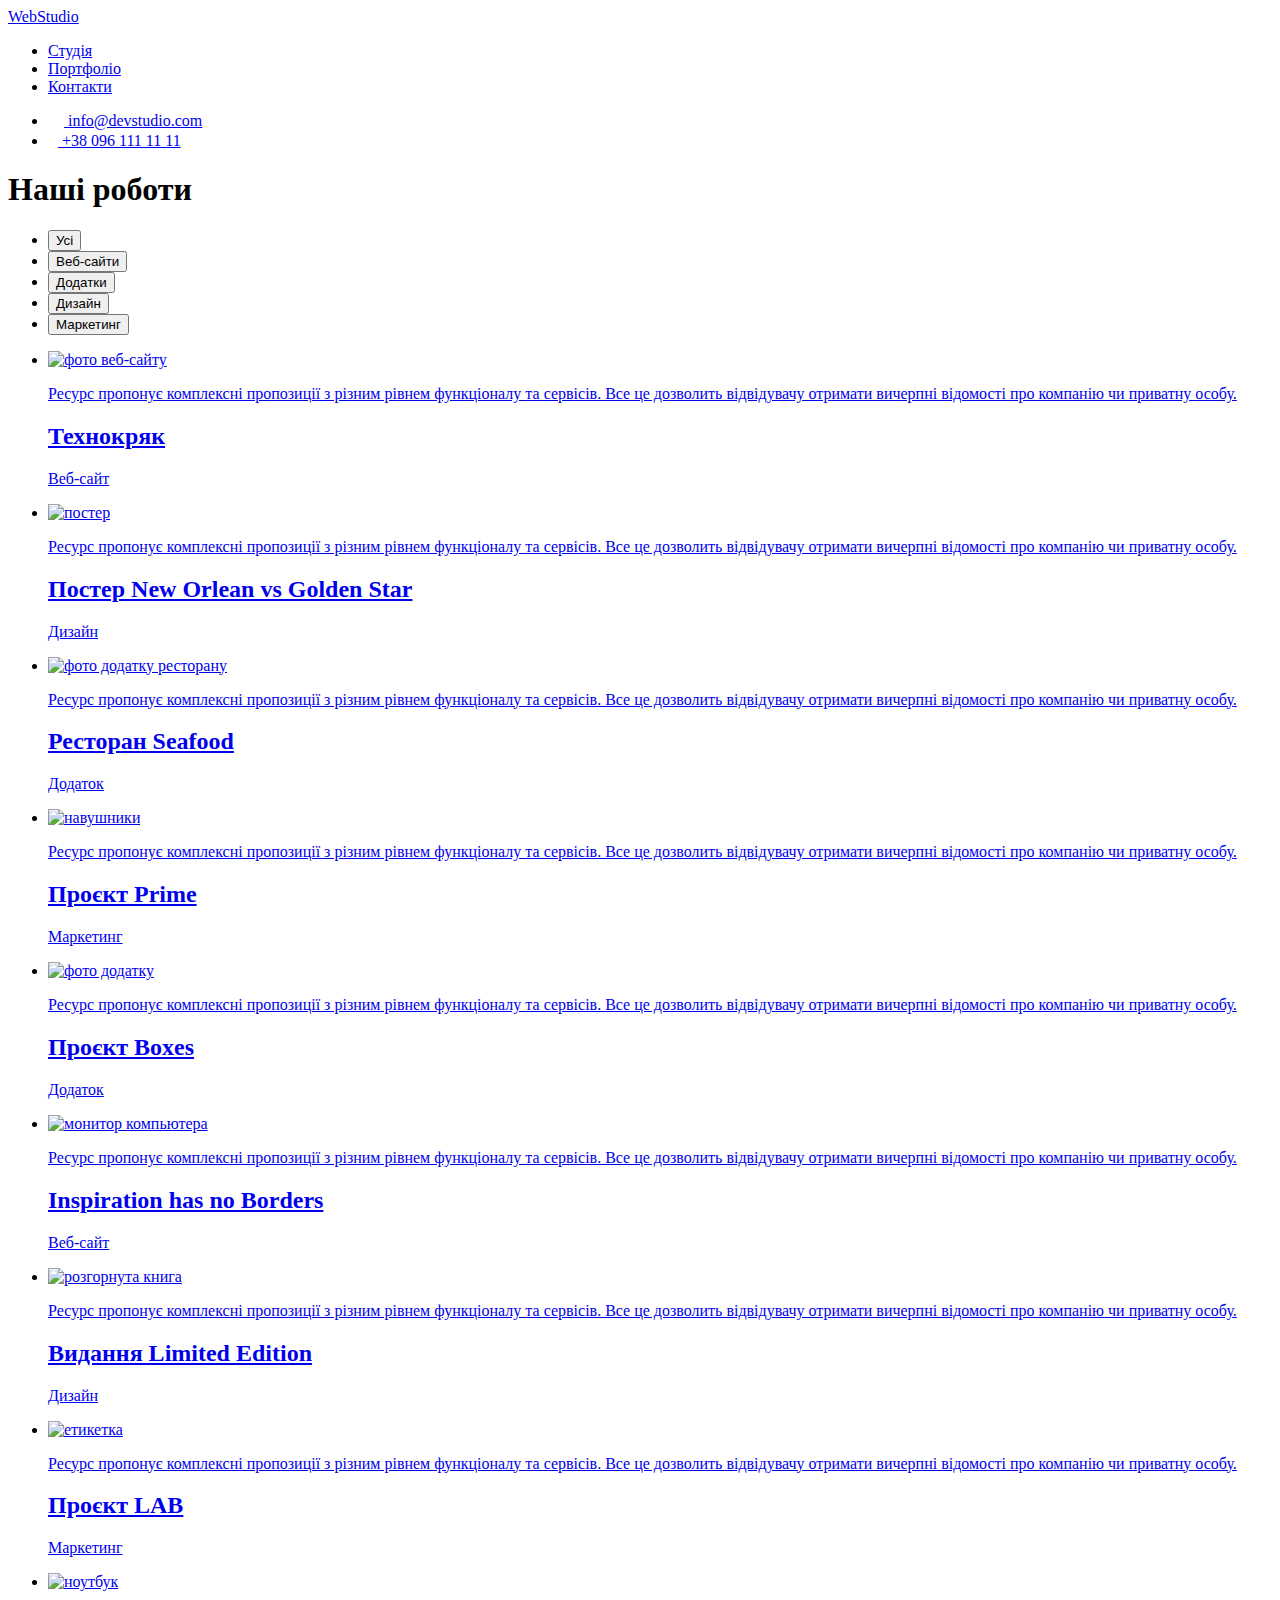
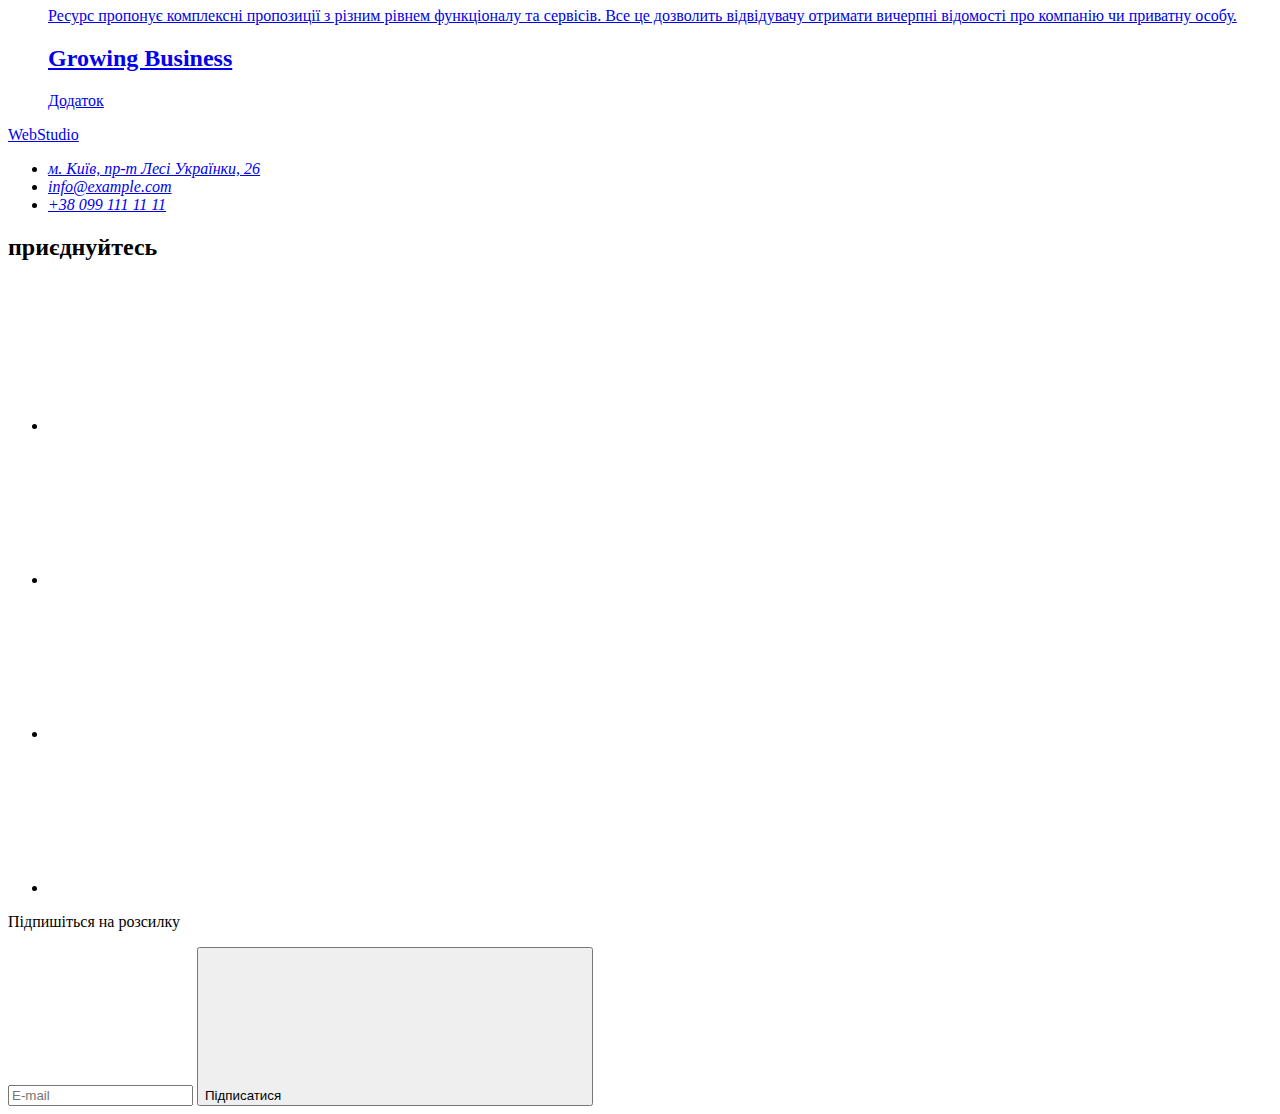
==== portfolio.html @ 6d5cebe2 "Add files via upload" ====
<!DOCTYPE html>
<html lang="uk">
<head>
    <meta charset="UTF-8">
    <meta http-equiv="X-UA-Compatible" content="IE=edge">
    <meta name="viewport" content="width=device-width, initial-scale=1.0">
    <title>Portfolio</title>
    <link rel="preconnect" href="https://fonts.googleapis.com">
    <link rel="preconnect" href="https://fonts.gstatic.com" crossorigin>
    <link rel="stylesheet" href="./css/main.min.css">
</head>
<body>
    <header class="header">
        <div class="container container__header">
            <nav class="header__page-nav">
            <a href="./index.html" class="logo logo_header" lang="en">
                <span class="logo__span">Web</span>Studio
            </a>
            <ul class="header__site-nav list">
                <li class="header__list-link"> <a href="./index.html" class="header__link">Студія</a> </li>
                <li class="header__list-link"> <a href="./portfolio.html" class="header__link header__link_current">Портфоліо</a> </li>
                <li class="header__list-link"> <a href="#" class="header__link">Контакти</a> </li>
            </ul>
            </nav>
            <ul class="header__site-nav list">
                <li class="header__list-link">
                    <a href="mailo:info@devstudio.com" class="header__link header__list-nav">
                        <svg width="16" height="12">
                        <use href="./images/icons.svg#icon-envelope" aria-label="іконка конвертик"></use>
                    </svg>
                    info@devstudio.com
                    </a>
                </li>
                <li class="header__list-link">
                    <a href="tel:+380961111111" class="header__link header__list-nav">
                        <svg width="10" height="16">
                        <use href="./images/icons.svg#icon-smartphone" aria-label="іконка смартфон"></use>
                    </svg> +38 096 111 11 11
                    </a>
                </li>
            </ul>
        </div>
     
    </header>
    <main>
        <section class="section">
            <div class="container">
           <h1 class="visually-hidden">Наші роботи</h1> 
           <ul class="list filter">
            <li class="filter__item"><button type="button" class="filter__button primary">Усі</button></li>
            <li class="filter__item"><button type="button" class="filter__button">Веб-сайти</button></li>
            <li class="filter__item"><button type="button" class="filter__button">Додатки</button></li>  
            <li class="filter__item"><button type="button" class="filter__button">Дизайн</button></li>  
            <li class="filter__item"><button type="button" class="filter__button">Маркетинг</button></li>
           </ul>
           <ul class="list case-cards">
            <li class="case-cards__card">
                <a href="#" class="cardlink">
                    <div class="cardlink__box">
                        <img src="./images/web1.jpg" alt="фото веб-сайту" width="370">
                        <p class="cardlink__overlay">Ресурс пропонує комплексні пропозиції з різним рівнем функціоналу та сервісів. 
                            Все це дозволить відвідувачу отримати вичерпні відомості про компанію чи приватну особу.</p>
                    </div>
                    <div class="cardlink__descrpn">
                        <h2 class="cardlink__title">Технокряк</h2>
                        <p class="cardlink__text">Веб-сайт</p>
                    </div>
                </a>         
            </li>
              <li class="case-cards__card">
                <a href="#" class="cardlink">
                    <div class="cardlink__box">
                        <img src="./images/design1.jpg" alt="постер" width="370">
                        <p class="cardlink__overlay">Ресурс пропонує комплексні пропозиції з різним рівнем функціоналу та сервісів. 
                            Все це дозволить відвідувачу отримати вичерпні відомості про компанію чи приватну особу.</p>
                    </div>
                    <div class="cardlink__descrpn">
                        <h2 class="cardlink__title">Постер New Orlean vs Golden Star</h2>
                        <p class="cardlink__text">Дизайн</p>
                    </div>
                </a>                    
            </li>
            <li class="case-cards__card">
                <a href="#" class="cardlink">
                    <div class="cardlink__box">
                        <img src="./images/addition1.jpg" alt="фото додатку ресторану" width="370">
                        <p class="cardlink__overlay">Ресурс пропонує комплексні пропозиції з різним рівнем функціоналу та сервісів. 
                        Все це дозволить відвідувачу отримати вичерпні відомості про компанію чи приватну особу.</p>
                    </div>
                    <div class="cardlink__descrpn">
                        <h2 class="cardlink__title">Ресторан Seafood</h2>
                        <p class="cardlink__text">Додаток</p>
                    </div>       
                </a>                    
            </li>
            <li class="case-cards__card">
                <a href="#" class="cardlink">
                    <div class="cardlink__box">
                        <img src="./images/marketing1.jpg" alt="навушники" width="370">
                        <p class="cardlink__overlay">Ресурс пропонує комплексні пропозиції з різним рівнем функціоналу та сервісів. 
                        Все це дозволить відвідувачу отримати вичерпні відомості про компанію чи приватну особу.</p>
                    </div>    
                    <div class="cardlink__descrpn">
                        <h2 class="cardlink__title">Проєкт Prime</h2>
                        <p class="cardlink__text">Маркетинг</p>
                    </div>
                </a>                    
            </li>
              <li class="case-cards__card">
                <a href="#" class="cardlink">
                    <div class="cardlink__box">
                        <img src="./images/addition2.jpg" alt="фото додатку" width="370">
                        <p class="cardlink__overlay">Ресурс пропонує комплексні пропозиції з різним рівнем функціоналу та сервісів. 
                                Все це дозволить відвідувачу отримати вичерпні відомості про компанію чи приватну особу.</p>
                    </div>
                    <div class="cardlink__descrpn">
                        <h2 class="cardlink__title">Проєкт Boxes</h2>
                        <p class="cardlink__text">Додаток</p>
                    </div>
                </a>                    
            </li>
              <li class="case-cards__card">
                <a href="#" class="cardlink">
                    <div class="cardlink__box">
                        <img src="./images/web2.jpg" alt="монитор компьютера" width="370">
                        <p class="cardlink__overlay">Ресурс пропонує комплексні пропозиції з різним рівнем функціоналу та сервісів. 
                                Все це дозволить відвідувачу отримати вичерпні відомості про компанію чи приватну особу.</p>
                    </div>
                    <div class="cardlink__descrpn">
                        <h2 class="cardlink__title">Inspiration has no Borders</h2>
                        <p class="cardlink__text">Веб-сайт</p>
                    </div>
                </a>                    
            </li>
              <li class="case-cards__card">
                <a href="#" class="cardlink">
                    <div class="cardlink__box">
                        <img src="./images/design2.jpg" alt="розгорнута книга" width="370">
                        <p class="cardlink__overlay">Ресурс пропонує комплексні пропозиції з різним рівнем функціоналу та сервісів. 
                        Все це дозволить відвідувачу отримати вичерпні відомості про компанію чи приватну особу.</p>
                    </div>
                    <div class="cardlink__descrpn">
                        <h2 class="cardlink__title">Видання Limited Edition</h2>
                        <p class="cardlink__text">Дизайн</p>
                    </div>
                </a>                    
            </li>
              <li class="case-cards__card">
                <a href="#" class="cardlink">
                    <div class="cardlink__box">
                        <img src="./images/marketing2.jpg" alt="етикетка" width="370">
                        <p class="cardlink__overlay">Ресурс пропонує комплексні пропозиції з різним рівнем функціоналу та сервісів. 
                        Все це дозволить відвідувачу отримати вичерпні відомості про компанію чи приватну особу.</p>
                    </div>    
                    <div class="cardlink__descrpn">
                        <h2 class="cardlink__title">Проєкт LAB</h2>
                        <p class="cardlink__text">Маркетинг</p>
                    </div>                        
                </a>                    
            </li>
              <li class="case-cards__card">
                <a href="#" class="cardlink">
                    <div class="cardlink__box">
                        <img src="./images/addition3.jpg" alt="ноутбук" width="370">
                        <p class="cardlink__overlay">Ресурс пропонує комплексні пропозиції з різним рівнем функціоналу та сервісів. 
                                Все це дозволить відвідувачу отримати вичерпні відомості про компанію чи приватну особу.</p>
                    </div>
                    <div class="cardlink__descrpn">
                        <h2 class="cardlink__title">Growing Business</h2>
                        <p class="cardlink__text">Додаток</p>
                    </div>      
                </a>                                      
            </li>
           </ul>
           </div>
        </section>
    </main>
    <footer class="footer">
        <div class="container footer__content">
                <div>
                    <a href="./index.html" class="logo logo_footer" lang="en">
                        <span class="footer__logo-text"><span class="logo__span">Web</span>Studio</span>
                    </a>
                    <address>
                        <ul class="list">
                            <li class="footer__list-link">
                                <a href="https://goo.gl/maps/eBPXnMXbjHiN4jMv5" target="_blank" rel="noopener noreferrer nofollow" class="footer__link footer__address">
                                м. Київ, пр-т Лесі Українки, 26</a>
                                
                            </li>
                            <li class="footer__list-link">
                                <a href="mailto:info@example.com" class="footer__link footer__link_active">info@example.com</a> 
                            </li>
                            <li class="footer__list-link">
                                <a href="tel:+380991111111" class="footer__link footer__link_active">+38 099 111 11 11</a>
                            </li>
                        </ul>                                                    
                    </address>
                </div>
                <div>
                <h2 class="footer__social-net-title">приєднуйтесь</h2>
                <ul class="social-net social-net_jsfcon list">
                    <li class="social-net__item">
                        <a href="#" class="footer__social-link">
                            <svg class="footer__social-icon">
                                <use href="./images/icons.svg#icon-instagram"></use>
                            </svg>
                        </a>
                    </li>
                    <li class="social-net__item">
                        <a href="#" class="footer__social-link">
                            <svg class="footer__social-icon">
                                <use href="./images/icons.svg#icon-twiter"></use>
                            </svg>
                        </a>    
                    </li>
                    <li class="social-net__item">
                        <a href="#" class="footer__social-link">
                            <svg class="footer__social-icon">
                                <use href="./images/icons.svg#icon-facebook"></use>
                            </svg>
                        </a>    
                    </li>
                    <li class="social-net__item">
                        <a href="#" class="footer__social-link">
                            <svg class="footer__social-icon">
                                <use href="./images/icons.svg#icon-linkedin"></use>
                            </svg>
                        </a>    
                    </li>
                    </ul>                            
                </div>
                <form class="form-subscription">
                    <p class="form-subscription__text">Підпишіться на розсилку</p>
                    <div class="form-subscription__box">
                    <label class="label-footer">
                    <input type="email" name="f-email" class="form-subscription__input" placeholder="E-mail">
                    </label>
                    <button type="submit" class="form-subscription__button">Підписатися
                        <svg class="form-subscription__icon">
                        <use href="./images/icons.svg#icon-icon-send"></use>
                        </svg>
                    </button>
                    </div>
                </form>
        </div> 
    </footer>
</body>
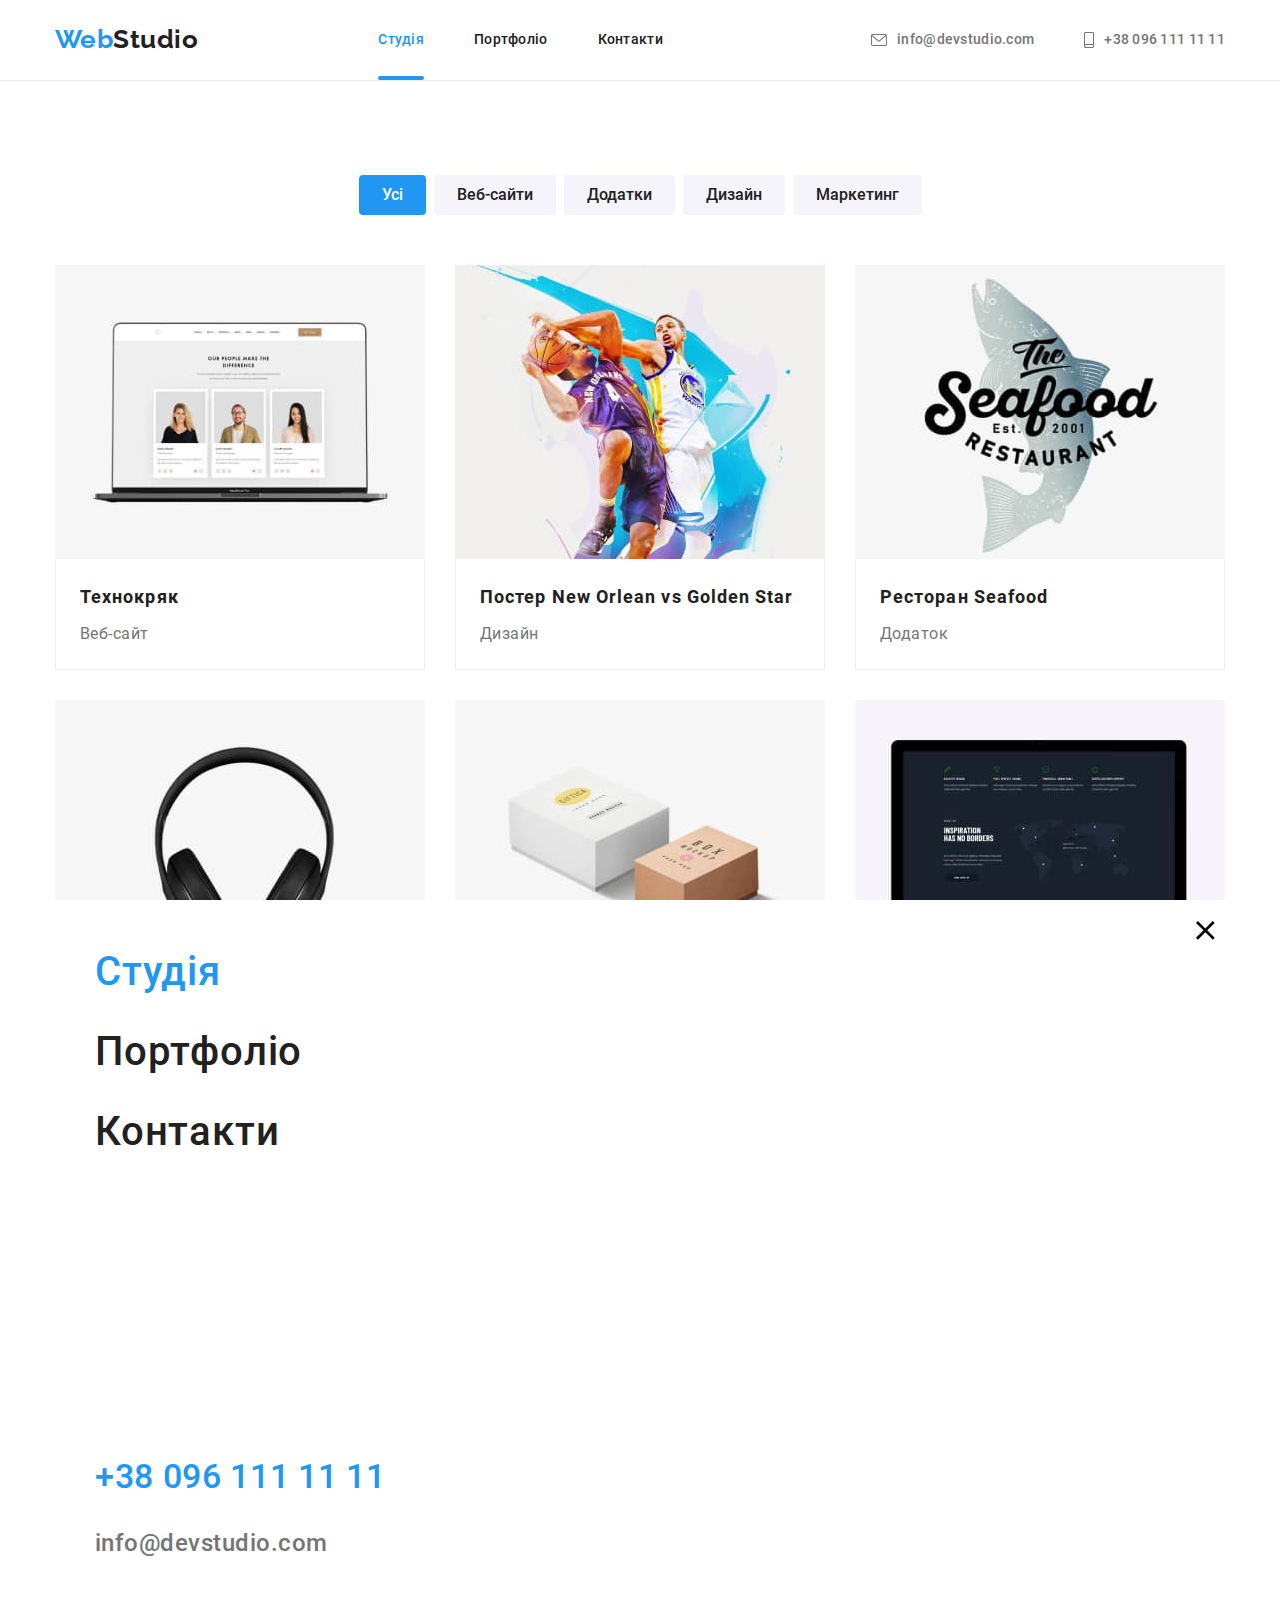
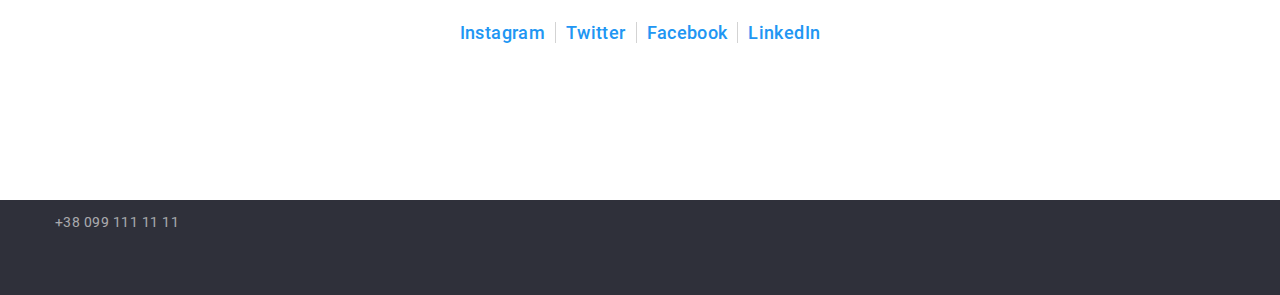
==== commit f130e091: "25_09" ====
--- a/portfolio.html
+++ b/portfolio.html
@@ -17,12 +17,19 @@
                 <span class="logo__span">Web</span>Studio
             </a>
             <ul class="header__site-nav list">
-                <li class="header__list-link"> <a href="./index.html" class="header__link">Студія</a> </li>
-                <li class="header__list-link"> <a href="./portfolio.html" class="header__link header__link_current">Портфоліо</a> </li>
+                <li class="header__list-link"> <a href="./index.html" class="header__link header__link_current">Студія</a> </li>
+                <li class="header__list-link"> <a href="./portfolio.html" class="header__link">Портфоліо</a> </li>
                 <li class="header__list-link"> <a href="#" class="header__link">Контакти</a> </li>
             </ul>
             </nav>
-            <ul class="header__site-nav list">
+            <button type="button" class="mobile-menu-btn js-open-menu" 
+                aria-expanded="false"
+                aria-controls="mobile-menu">
+                <svg class="mobile-menu-btn__icon">
+                  <use href="./images/icons.svg#icon-burger" aria-label="іконка випадаючого меню"></use>   
+                </svg>
+            </button>
+            <ul class="header__site-nav header__site-nav-tablet list">
                 <li class="header__list-link">
                     <a href="mailo:info@devstudio.com" class="header__link header__list-nav">
                         <svg width="16" height="12">
@@ -31,7 +38,7 @@
                     info@devstudio.com
                     </a>
                 </li>
-                <li class="header__list-link">
+                <li class="header__list-link header__list-link-tablet">
                     <a href="tel:+380961111111" class="header__link header__list-nav">
                         <svg width="10" height="16">
                         <use href="./images/icons.svg#icon-smartphone" aria-label="іконка смартфон"></use>
@@ -40,8 +47,43 @@
                 </li>
             </ul>
         </div>
-     
+
+        <!--  Спливаюче меню для mobile          -->
+
+         <div class="mobile-menu js-menu-container" id="mobile-menu">
+            <div class="container mobile-menu__container"> 
+                <button type="button" class="mobile-menu__close-btn js-close-menu">
+                <svg class="mobile-menu__close-btn-icon">
+                    <use href="./images/icons.svg#icon-close_mobile" aria-label="кнопка хрестик"></use>
+                </svg>  
+                </button>               
+                <ul class="mobile-menu__list list">
+                    <li class="mobile-menu__item-link"> <a href="./index.html" class="mobile-menu__link mobile-menu__link_current">Студія</a> </li>
+                    <li class="mobile-menu__item-link"> <a href="./portfolio.html" class="mobile-menu__link">Портфоліо</a> </li>
+                    <li class="mobile-menu__item-link"> <a href="#" class="mobile-menu__link">Контакти</a> </li>
+                </ul>
+                <ul class="mobile-menu__list-contact list">
+                    <li class="mobile-menu__item-link">
+                        <a href="tel:+380961111111" class="mobile-menu__link mobile-menu__link_tel">
+                        +38 096 111 11 11
+                        </a>
+                    </li>
+                    <li class="mobile-menu__item-link">
+                        <a href="mailo:info@devstudio.com" class="mobile-menu__link mobile-menu__link_mail">
+                        info@devstudio.com
+                        </a>
+                    </li>                    
+                 </ul>
+                 <ul class="mobile-menu__list-social list">
+                    <li class="mobile-menu__social-item"><a href="#" class="mobile-menu__link mobile-menu__link_social">Instagram</a></li>
+                    <li class="mobile-menu__social-item"><a href="#" class="mobile-menu__link mobile-menu__link_social">Twitter</a></li>
+                    <li class="mobile-menu__social-item"><a href="#" class="mobile-menu__link mobile-menu__link_social">Facebook</a></li>
+                    <li class="mobile-menu__social-item"><a href="#" class="mobile-menu__link mobile-menu__link_social">LinkedIn</a></li>
+                 </ul>
+            </div>
+            </div>   
     </header>
+
     <main>
         <section class="section">
             <div class="container">
@@ -197,7 +239,7 @@
                         </ul>                                                    
                     </address>
                 </div>
-                <div>
+                <div class="footer__social">
                 <h2 class="footer__social-net-title">приєднуйтесь</h2>
                 <ul class="social-net social-net_jsfcon list">
                     <li class="social-net__item">
@@ -233,7 +275,7 @@
                 <form class="form-subscription">
                     <p class="form-subscription__text">Підпишіться на розсилку</p>
                     <div class="form-subscription__box">
-                    <label class="label-footer">
+                    <label class="form-subscription__label-footer">
                     <input type="email" name="f-email" class="form-subscription__input" placeholder="E-mail">
                     </label>
                     <button type="submit" class="form-subscription__button">Підписатися
--- a/css/main.min.css
+++ b/css/main.min.css
@@ -0,0 +1 @@
+@font-face{font-family:"Roboto";font-style:normal;font-weight:400;src:url("../fonts/roboto-v30-latin_cyrillic-regular.eot");src:local(""),url("../fonts/roboto-v30-latin_cyrillic-regular.eot?#iefix") format("embedded-opentype"),url("../fonts/roboto-v30-latin_cyrillic-regular.woff2") format("woff2"),url("../fonts/roboto-v30-latin_cyrillic-regular.woff") format("woff"),url("../fonts/roboto-v30-latin_cyrillic-regular.ttf") format("truetype"),url("../fonts/roboto-v30-latin_cyrillic-regular.svg#Roboto") format("svg")}@font-face{font-family:"Roboto";font-style:normal;font-weight:500;src:url("../fonts/roboto-v30-latin_cyrillic-500.eot");src:local(""),url("../fonts/roboto-v30-latin_cyrillic-500.eot?#iefix") format("embedded-opentype"),url("../fonts/roboto-v30-latin_cyrillic-500.woff2") format("woff2"),url("../fonts/roboto-v30-latin_cyrillic-500.woff") format("woff"),url("../fonts/roboto-v30-latin_cyrillic-500.ttf") format("truetype"),url("../fonts/roboto-v30-latin_cyrillic-500.svg#Roboto") format("svg")}@font-face{font-family:"Roboto";font-style:normal;font-weight:700;src:url("../fonts/roboto-v30-latin_cyrillic-700.eot");src:local(""),url("../fonts/roboto-v30-latin_cyrillic-700.eot?#iefix") format("embedded-opentype"),url("../fonts/roboto-v30-latin_cyrillic-700.woff2") format("woff2"),url("../fonts/roboto-v30-latin_cyrillic-700.woff") format("woff"),url("../fonts/roboto-v30-latin_cyrillic-700.ttf") format("truetype"),url("../fonts/roboto-v30-latin_cyrillic-700.svg#Roboto") format("svg")}@font-face{font-family:"Roboto";font-style:normal;font-weight:900;src:url("../fonts/roboto-v30-latin_cyrillic-900.eot");src:local(""),url("../fonts/roboto-v30-latin_cyrillic-900.eot?#iefix") format("embedded-opentype"),url("../fonts/roboto-v30-latin_cyrillic-900.woff2") format("woff2"),url("../fonts/roboto-v30-latin_cyrillic-900.woff") format("woff"),url("../fonts/roboto-v30-latin_cyrillic-900.ttf") format("truetype"),url("../fonts/roboto-v30-latin_cyrillic-900.svg#Roboto") format("svg")}@font-face{font-family:"Raleway";font-style:normal;font-weight:700;src:url("../fonts/raleway-v28-latin_cyrillic-700.eot");src:local(""),url("../fonts/raleway-v28-latin_cyrillic-700.eot?#iefix") format("embedded-opentype"),url("../fonts/raleway-v28-latin_cyrillic-700.woff2") format("woff2"),url("../fonts/raleway-v28-latin_cyrillic-700.woff") format("woff"),url("../fonts/raleway-v28-latin_cyrillic-700.ttf") format("truetype"),url("../fonts/raleway-v28-latin_cyrillic-700.svg#Raleway") format("svg")}/*! modern-normalize v1.1.0 | MIT License | https://github.com/sindresorhus/modern-normalize */*,::before,::after{box-sizing:border-box}html{-moz-tab-size:4;tab-size:4}html{line-height:1.15;-webkit-text-size-adjust:100%}body{margin:0}body{font-family:system-ui,-apple-system,"Segoe UI",Roboto,Helvetica,Arial,sans-serif,"Apple Color Emoji","Segoe UI Emoji"}hr{height:0;color:inherit}abbr[title]{text-decoration:underline dotted}b,strong{font-weight:bolder}code,kbd,samp,pre{font-family:ui-monospace,SFMono-Regular,Consolas,"Liberation Mono",Menlo,monospace;font-size:1em}small{font-size:80%}sub,sup{font-size:75%;line-height:0;position:relative;vertical-align:baseline}sub{bottom:-0.25em}sup{top:-0.5em}table{text-indent:0;border-color:inherit}button,input,optgroup,select,textarea{font-family:inherit;font-size:100%;line-height:1.15;margin:0}button,select{text-transform:none}button,[type=button],[type=reset],[type=submit]{-webkit-appearance:button}::-moz-focus-inner{border-style:none;padding:0}:-moz-focusring{outline:1px dotted ButtonText}:-moz-ui-invalid{box-shadow:none}legend{padding:0}progress{vertical-align:baseline}::-webkit-inner-spin-button,::-webkit-outer-spin-button{height:auto}[type=search]{-webkit-appearance:textfield;outline-offset:-2px}::-webkit-search-decoration{-webkit-appearance:none}::-webkit-file-upload-button{-webkit-appearance:button;font:inherit}summary{display:list-item}:root{--basic-text-color:#757575;--title-text-color:#212121;--secondary-text-color:#FFFFFF;--accent-color:#2196F3;--primary-bg-color:#FFFFFF;--basic-background-color:#F5F5F5;--secondary-background-color:#F5F4FA;--accent-background-color:#2F303A;--active-bg-color:#188CEB;--basic-border-color: #AFB1B8}body{font-family:"Roboto",sans-serif;letter-spacing:.03em;color:var(--basic-text-color);background:var(--primary-bg-color)}h1,h2,h3,p,ul{margin-top:0;margin-bottom:0}ul{padding:0}img{display:block;width:100%;height:auto}.container{padding-right:15px;padding-left:15px;margin-right:auto;margin-left:auto}@media screen and (min-width: 480px){.container{width:480px}}@media screen and (min-width: 768px){.container{width:768px}}@media screen and (min-width: 1200px){.container{width:1200px}}.section{padding-top:60px;padding-bottom:60px}@media screen and (min-width: 1200px){.section{padding-top:94px;padding-bottom:94px}}.section__title{margin-bottom:50px;font-weight:700;font-size:28px;line-height:1.17;text-align:center;color:var(--title-text-color)}@media screen and (min-width: 1200px){.section__title{font-size:36px}}.list{list-style:none}@media screen and (min-width: 768px)and (max-width: 1199px){.list_do{display:flex;flex-wrap:wrap;justify-content:space-between;gap:30px}}@media screen and (min-width: 1200px){.list_do{display:flex;justify-content:space-between}}.visually-hidden{position:absolute;white-space:nowrap;width:1px;height:1px;overflow:hidden;border:0;padding:0;clip:rect(0 0 0 0);clip-path:inset(50%);margin:-1px}.logo{display:inline-block;font-family:"Raleway",sans-serif;font-weight:700;font-size:24px;line-height:1.16;text-decoration:none}@media screen and (min-width: 1200px){.logo{font-size:26px;line-height:1.2}}.logo_header{padding-top:16px;padding-bottom:16px;color:var(--title-text-color)}@media screen and (min-width: 1200px){.logo_header{padding-top:24px;padding-bottom:25px;margin-right:93px}}.logo_footer{margin-bottom:20px}.logo__span{color:var(--accent-color)}.header{border-bottom:1px solid #ececec}.container__header{display:flex;justify-content:space-between;align-items:center}@media screen and (min-width: 768px){.header__page-nav{display:flex;justify-content:space-between;align-items:center;gap:87px}}.header__site-nav{display:none;align-items:center}@media screen and (min-width: 768px){.header__site-nav{display:flex}}.header__site-nav .header__list-link{position:relative;margin-right:0}@media screen and (min-width: 1200px){.header__site-nav .header__list-link:not(:last-child){margin-right:50px}}.header__site-nav .header__link{display:inline-block;padding-top:32px;padding-bottom:32px;font-weight:500;font-size:12px;line-height:1.16;letter-spacing:.02em;color:var(--title-text-color);text-decoration:none;transition:color 250ms cubic-bezier(0.4, 0, 0.2, 1)}.header__site-nav .header__link:hover,.header__site-nav .header__link:focus{color:var(--accent-color)}@media screen and (min-width: 1200px){.header__site-nav .header__link{font-size:14px;line-height:1.14}}.header__site-nav .header__list-nav{display:flex;align-items:center;gap:10px;color:var(--basic-text-color);fill:currentColor}@media screen and (max-width: 1199px){.header__site-nav .header__list-nav{padding-top:10px;padding-bottom:10px}}.header__site-nav .header__link_current{color:var(--accent-color)}.header__site-nav .header__link_current::after{display:inline-block;position:absolute;left:0;bottom:0;content:"";width:100%;height:4px;background-color:var(--accent-color);border-radius:2px}@media screen and (min-width: 768px)and (max-width: 1199px){.header__site-nav-tablet{display:block}}.mobile-menu-btn{border:none;padding:0;line-height:0;background-color:var(--basic-background-color)}@media screen and (min-width: 768px){.mobile-menu-btn{display:none}}.mobile-menu-btn__icon{width:24px;height:16px}.mobile-menu{position:fixed;z-index:100;top:0;left:0;width:100%;height:100%;background-color:var(--primary-bg-color);transform:translateY(100%);transition:transform 250ms ease-in-out}.mobile-menu.is-open{transform:translateY(0)}.mobile-menu__container{position:relative}.mobile-menu__close-btn{position:absolute;display:flex;justify-content:center;align-items:center;width:40px;height:40px;top:10px;right:15px;padding:0;border:0;line-height:0;background-color:rgba(0,0,0,0);transition:fill 250ms cubic-bezier(0.4, 0, 0.2, 1)}.mobile-menu__close-btn:hover,.mobile-menu__close-btn:focus{fill:var(--accent-color)}.mobile-menu__close-btn-icon{width:40px;height:40px}.mobile-menu__list{padding-top:48px;padding-left:40px;margin-bottom:300px}.mobile-menu__list-contact{padding-left:40px;margin-bottom:64px}.mobile-menu__item-link:not(:last-child){margin-bottom:32px}.mobile-menu__link{text-decoration:none;font-weight:500;font-size:40px;line-height:1.2;letter-spacing:.02em;color:var(--title-text-color)}.mobile-menu__link:hover,.mobile-menu__link:focus{color:var(--accent-color)}.mobile-menu__link_current{color:var(--accent-color)}.mobile-menu__link_tel{font-size:34px;color:var(--accent-color)}.mobile-menu__link_mail{font-size:24px;color:var(--basic-text-color)}.mobile-menu__link_social{font-size:18px;color:var(--accent-color)}.mobile-menu__list-social{display:flex;justify-content:center;align-items:center}.mobile-menu__social-item{padding-left:10px;padding-right:10px}.mobile-menu__social-item:not(:last-child){border-right:1px solid rgba(33,33,33,.2)}.hero{width:480px;height:400px;padding-top:118px;padding-bottom:118px;background-color:var(--accent-background-color);background-image:linear-gradient(to left, rgba(47, 48, 58, 0.4), rgba(47, 48, 58, 0.4)),url("../images/hero480.jpg");background-size:480px 400px;background-position:center;background-repeat:no-repeat}@media screen and (min-device-pixel-ratio: 2)and (max-width: 767px),screen and (min-resolution: 192dpi)and (max-width: 767px),screen and (min-resolution: 2dppx)and (max-width: 767px){.hero{background-image:linear-gradient(to left, rgba(47, 48, 58, 0.4), rgba(47, 48, 58, 0.4)),url("../images/hero480@2x.jpg")}}@media screen and (min-width: 768px){.hero{width:768px;background-image:linear-gradient(to left, rgba(47, 48, 58, 0.4), rgba(47, 48, 58, 0.4)),url("../images/hero768.jpg");background-size:768px 400px}}@media screen and (min-device-pixel-ratio: 2)and (min-width: 768px),screen and (min-resolution: 192dpi)and (min-width: 768px),screen and (min-resolution: 2dppx)and (min-width: 768px){.hero{background-image:linear-gradient(to left, rgba(47, 48, 58, 0.4), rgba(47, 48, 58, 0.4)),url("../images/hero768@2x.jpg")}}@media screen and (min-width: 1200px){.hero{width:1600px;height:600px;padding-top:200px;padding-bottom:280px;margin:0 auto;background-image:linear-gradient(to left, rgba(47, 48, 58, 0.4), rgba(47, 48, 58, 0.4)),url("../images/hero1200.jpg");background-size:1600px 600px}}@media screen and (min-device-pixel-ratio: 2)and (min-width: 1200px),screen and (min-resolution: 192dpi)and (min-width: 1200px),screen and (min-resolution: 2dppx)and (min-width: 1200px){.hero{background-image:linear-gradient(to left, rgba(47, 48, 58, 0.4), rgba(47, 48, 58, 0.4)),url("../images/hero1200@2x.jpg")}}.hero__title{margin-bottom:30px;font-weight:900;font-size:26px;line-height:1.62;text-align:center;letter-spacing:.06em;text-transform:uppercase;color:var(--secondary-text-color)}@media screen and (min-width: 1200px){.hero__title{width:696px;margin-right:auto;margin-left:auto;font-size:44px;line-height:1.36}}.button{display:flex;justify-content:center;align-items:center;width:200px;height:50px;margin-right:auto;margin-left:auto;border:0;cursor:pointer;font-family:inherit;font-weight:700;font-size:16px;line-height:1.9;text-align:center;letter-spacing:.06em;color:var(--secondary-text-color);background-color:var(--accent-color);box-shadow:0px 4px 4px rgba(0,0,0,.15);border-radius:4px;transition:background-color 250ms cubic-bezier(0.4, 0, 0.2, 1)}.button:hover,.button:focus{background-color:var(--active-bg-color)}.section__feature{width:450px}@media screen and (min-width: 768px){.section__feature{width:354px}}@media screen and (min-width: 1200px){.section__feature{width:270px}}.section__feature:not(:last-child){margin-bottom:30px}@media screen and (min-width: 1200px){.section__feature:not(:last-child){margin-right:30px;margin-bottom:0}}.section__featuare-icon{display:flex;justify-content:center;align-items:center;width:100%;height:120px;margin-bottom:30px;border-radius:4px;background:var(--secondary-background-color)}.section__fetuare-list-icon{display:block;margin-left:auto;margin-right:auto}.section__fetuare-list-title{margin-bottom:10px;font-weight:700;font-size:14px;line-height:1.14;text-align:center;text-transform:uppercase;color:var(--title-text-color)}@media screen and (min-width: 768px){.section__fetuare-list-title{text-align:start}}.section__fetuare-list-text{font-size:14px;line-height:1.71}.activity{display:none}@media screen and (min-width: 1200px){.activity{display:block;padding-top:0}}.activity__photo{position:relative}.activity__photo:not(:last-child){margin-right:30px;max-width:370px}.activity__box{position:absolute;left:0;bottom:0;width:100%;height:70px;background:rgba(47,48,58,.8)}.activity__text{padding:27px 0;font-weight:700;font-size:14px;line-height:1.14;text-align:center;text-transform:uppercase;color:var(--primary-bg-color)}.team{background:var(--secondary-background-color)}.team__list{background:var(--primary-bg-color);box-shadow:0px 1px 3px rgba(0,0,0,.12),0px 1px 1px rgba(0,0,0,.14),0px 2px 1px rgba(0,0,0,.2);border-radius:0px 0px 4px 4px}@media screen and (min-width: 768px){.team__list{width:calc((100% - 30px)/2)}}.team__list:not(:last-child){margin-bottom:30px}@media screen and (min-width: 768px){.team__list:not(:last-child){margin-bottom:0}}@media screen and (min-width: 1200px){.team__list:not(:last-child){margin-right:30px;max-width:270px}}.team__list-box{padding:30px}.team__list-title{margin-bottom:10px;font-weight:500;font-size:16px;line-height:1.9;text-align:center;color:var(--title-text-color)}.team__list-text{font-size:16px;line-height:1.9;text-align:center}.social-net{display:flex;justify-content:center;align-items:center;gap:10px}.social-net_mgn{margin-top:16px}.social-net__item{width:44px;height:44px}.social-net__link{display:flex;width:100%;height:100%;color:var(--basic-border-color);background-color:var(--secondary-text-color);border-radius:50%;fill:currentColor;transition:color 250ms cubic-bezier(0.4, 0, 0.2, 1),background-color 250ms cubic-bezier(0.4, 0, 0.2, 1)}.social-net__link:hover,.social-net__link:focus{color:var(--primary-bg-color);background-color:var(--accent-color)}.section__list-do{display:flex;flex-wrap:wrap;gap:30px}.section__client{width:calc((100% - 30px)/2);height:92px}@media screen and (min-width: 768px){.section__client{width:calc((100% - 60px)/3)}}@media screen and (min-width: 1200px){.section__client{width:calc((100% - 150px)/6)}}.section__client-link{display:flex;align-items:center;justify-content:center;width:100%;height:100%;border:1px solid var(--basic-border-color);border-radius:4px;color:var(--basic-border-color);fill:currentColor;transition:color 250ms cubic-bezier(0.4, 0, 0.2, 1),border-color 250ms cubic-bezier(0.4, 0, 0.2, 1)}.section__client-link:hover,.section__client-link:focus{color:var(--accent-color);border-color:var(--accent-color)}.section__client-ikon{width:106px;height:60px}.footer{padding-top:60px;padding-bottom:60px;background-color:var(--accent-background-color)}.footer__content{text-align:center}@media screen and (min-width: 768px){.footer__content{display:flex;flex-wrap:wrap;justify-content:space-around}}@media screen and (min-width: 1200px){.footer__content{align-items:baseline;justify-content:space-between;text-align:start}}.footer__list-link:not(:last-child){margin-bottom:9px}.footer__link{display:inline-block;font-style:normal;font-size:14px;line-height:1.71;color:rgba(255,255,255,.6);text-decoration:none;transition:color 1250ms cubic-bezier(0.4, 0, 0.2, 1)}.footer__logo-text,.footer__address{color:var(--secondary-text-color)}.footer__link_active:hover,.footer__link_active:focus{color:var(--accent-color)}.footer__social-net-title{margin-bottom:20px;font-weight:700;font-size:14px;line-height:1.14;text-transform:uppercase;color:var(--primary-bg-color)}.footer__social-link{display:flex;width:100%;height:100%;color:var(--basic-border-color);background-color:rgba(255,255,255,.1);border-radius:50%;transition:background-color 250ms cubic-bezier(0.4, 0, 0.2, 1)}.footer__social-link:hover,.footer__social-link:focus{background-color:var(--accent-color)}.footer__social-icon{fill:var(--secondary-text-color)}@media screen and (max-width: 767px){.footer__social{margin-top:60px;margin-bottom:60px}}.form-subscription__label-footer{display:block}.form-subscription{height:86px}@media screen and (min-width: 768px)and (max-width: 1199px){.form-subscription{margin-top:60px}}.form-subscription__text{margin-bottom:20px;font-weight:700;font-size:14px;line-height:1.14;text-transform:uppercase;color:var(--primary-bg-color)}@media screen and (min-width: 1200px){.form-subscription__box{display:flex;justify-content:right;align-items:center}}.form-subscription__input{width:358px;height:50px;margin-right:12px;padding-left:16px;border:1px solid rgba(255,255,255,.3);background-color:var(--accent-background-color);border-radius:4px}.form-subscription__input::placeholder{font-size:16px;line-height:1.25;color:rgba(255,255,255,.6);filter:drop-shadow(0px 4px 4px rgba(0, 0, 0, 0.15))}.form-subscription__button{position:relative;width:200px;height:50px;margin-top:20px;padding:10px 28px;border:0;font-weight:700;font-size:16px;line-height:1.88;text-align:start;letter-spacing:.06em;color:var(--secondary-text-color);background-color:var(--accent-color);box-shadow:0px 4px 4px rgba(0,0,0,.15);border-radius:4px;transition:background-color 250ms cubic-bezier(0.4, 0, 0.2, 1)}.form-subscription__button:hover,.form-subscription__button:focus{background-color:var(--active-bg-color)}@media screen and (min-width: 1200px){.form-subscription__button{margin-top:0}}.form-subscription__icon{position:absolute;top:50%;right:28px;transform:translateY(-50%);width:24px;height:24px}.backdrop{position:fixed;top:0;left:0;background-color:rgba(0,0,0,.2);width:100%;height:100%;z-index:100;opacity:1;visibility:visible;pointer-events:auto;transition:opacity 250ms cubic-bezier(0.4, 0, 0.2, 1),visibility 250ms ease-in-out}.backdrop.is-hidden{opacity:0;visibility:hidden;pointer-events:none}.backdrop.is-hidden .modal{transform:translate(-50%, -50%) scale(0.9)}.modal{position:absolute;top:50%;left:50%;transform:translate(-50%, -50%) scale(1);width:450px;height:609px;background:var(--primary-bg-color);box-shadow:0px 1px 3px rgba(0,0,0,.12),0px 1px 1px rgba(0,0,0,.14),0px 2px 1px rgba(0,0,0,.2);border-radius:4px;transition:transform 250ms cubic-bezier(0.4, 0, 0.2, 1)}@media screen and (min-width: 1200px){.modal{width:528px;height:581px}}.modal__button-close{position:absolute;display:flex;justify-content:center;align-items:center;width:30px;height:30px;top:8px;right:8px;border:1px solid rgba(0,0,0,.1);border-radius:50%;background:var(--primary-bg-color);transition:fill 250ms cubic-bezier(0.4, 0, 0.2, 1)}.modal__button-close:hover,.modal__button-close:focus{fill:var(--accent-color)}.modal__icon-close{width:18px;height:18px}.modal__title{display:block;margin:40px 40px 12px 40px;font-weight:700;font-size:20px;line-height:1.15;text-align:center;color:var(--title-text-color)}.form-modal{padding:0 40px}.form-modal__label{display:block;margin-bottom:10px;font-size:12px;line-height:1.16;letter-spacing:.01em}.form-modal__text-label{display:block;margin-bottom:4px}.form-modal__box{position:relative}.form-modal__input{display:block;resize:none;width:370px;height:40px;padding-left:42px;outline:none;border:1px solid rgba(33,33,33,.2);border-radius:4px;transition:border-color 250ms cubic-bezier(0.4, 0, 0.2, 1)}.form-modal__input:focus,.form-modal__input:hover{border-color:var(--accent-color)}@media screen and (min-width: 1200px){.form-modal__input{width:448px}}.form-modal__icon-input{position:absolute;width:18px;height:18px;top:50%;left:10px;transform:translateY(-50%);fill:var(--title-text-color);transition:fill 250ms cubic-bezier(0.4, 0, 0.2, 1)}.form-modal__input:focus+.form-modal__icon-input,.form-modal__input:hover+.form-modal__icon-input{fill:var(--active-bg-color)}.form-modal__textarea{display:block;width:370px;height:120px;padding:12px 16px;outline:none;border:1px solid rgba(33,33,33,.2);border-radius:4px;resize:none;transition:border-color 250ms cubic-bezier(0.4, 0, 0.2, 1)}.form-modal__textarea:focus,.form-modal__textarea:hover{border-color:var(--accent-color)}.form-modal__textarea::placeholder{color:rgba(117,117,117,.5)}@media screen and (min-width: 1200px){.form-modal__textarea{width:448px}}.form-modal__label-check{display:flex;align-items:center;margin-top:20px;margin-bottom:30px;padding-left:12px;font-size:12px;line-height:1.16;color:var(--basic-text-color)}@media screen and (min-width: 1200px){.form-modal__label-check{font-size:14px;line-height:1.71}}.form-modal__link-check{color:var(--accent-color)}.form-modal__icon-checkbox{width:16px;height:15px;border:1px solid #000;border-radius:2px;margin-right:7px}.form-modal__check:focus+.form-modal__icon-checkbox{box-shadow:0 0 0 2px var(--accent-color)}.form-modal__check:checked+.form-modal__icon-checkbox{background-color:var(--accent-color);border:none}.form-modal__check:not(focus)+.form-modal__icon-checkbox{box-shadow:none}.form-modal__check{position:absolute;appearance:none}.form-modal__button{margin:auto;padding:0;width:200px}.form-modal__button:hover,.form-modal__button:focus{background-color:var(--active-bg-color)}.filter{display:flex;flex-wrap:wrap;margin-bottom:40px}@media screen and (min-width: 768px){.filter{justify-content:center;align-items:center;margin-bottom:50px}}.filter__item:not(:last-child){margin-right:8px}@media screen and (max-width: 767px){.filter__item:nth-child(3){margin-right:88px;margin-bottom:15px}}.filter__button{padding-top:6px;padding-right:22px;padding-bottom:6px;padding-left:22px;border:1px solid rgba(0,0,0,0);border-radius:4px;font-family:inherit;font-weight:500;font-size:16px;line-height:1.62;text-align:center;color:var(--title-text-color);background-color:var(--secondary-background-color);cursor:pointer;box-shadow:none;transition:color 250ms cubic-bezier(0.4, 0, 0.2, 1),background-color 250ms cubic-bezier(0.4, 0, 0.2, 1),box-shadow 250ms cubic-bezier(0.4, 0, 0.2, 1)}.filter__button:hover,.filter__button:focus{color:var(--secondary-text-color);background:var(--accent-color);box-shadow:0px 3px 1px rgba(0,0,0,.1),0px 1px 2px rgba(0,0,0,.08),0px 2px 2px rgba(0,0,0,.12);border-radius:4px}.filter__button.primary{color:var(--secondary-text-color);background:var(--accent-color)}.case-cards{display:flex;flex-wrap:wrap;justify-content:space-between;gap:30px}.case-cards__card{width:450px}@media screen and (min-width: 768px){.case-cards__card{flex-basis:calc((100% - 30px)/2)}}@media screen and (min-width: 1200px){.case-cards__card{margin-bottom:0;flex-basis:calc((100% - 60px)/3)}}.cardlink{display:inline-block;width:100%;text-decoration:none;color:inherit;box-shadow:none;transition:box-shadow 250ms cubic-bezier(0.4, 0, 0.2, 1)}.cardlink:hover,.cardlink:focus{box-shadow:0px 1px 1px rgba(0,0,0,.12),0px 4px 4px rgba(0,0,0,.06),1px 4px 6px rgba(0,0,0,.16)}.cardlink__box{position:relative;overflow:hidden}.cardlink__overlay{position:absolute;top:0;left:0;width:100%;height:100%;padding:63px 24px;font-size:18px;line-height:1.56;color:var(--secondary-text-color);background:rgba(33,150,243,.9);transform:translateY(100%);transition:transform 250ms cubic-bezier(0.4, 0, 0.2, 1);margin-top:1px}.cardlink:hover .cardlink__overlay,.cardlink:focus .cardlink__overlay{transform:translateY(0)}.cardlink__descrpn{padding-right:24px;padding-left:24px;padding-top:20px;padding-bottom:20px;border:1px solid #eee;border-top:0;background:var(--primary-bg-color)}.cardlink__title{margin-bottom:4px;font-weight:700;font-size:18px;line-height:2;letter-spacing:.06em;color:var(--title-text-color)}.cardlink__text{font-size:16px;line-height:1.88}/*# sourceMappingURL=main.min.css.map */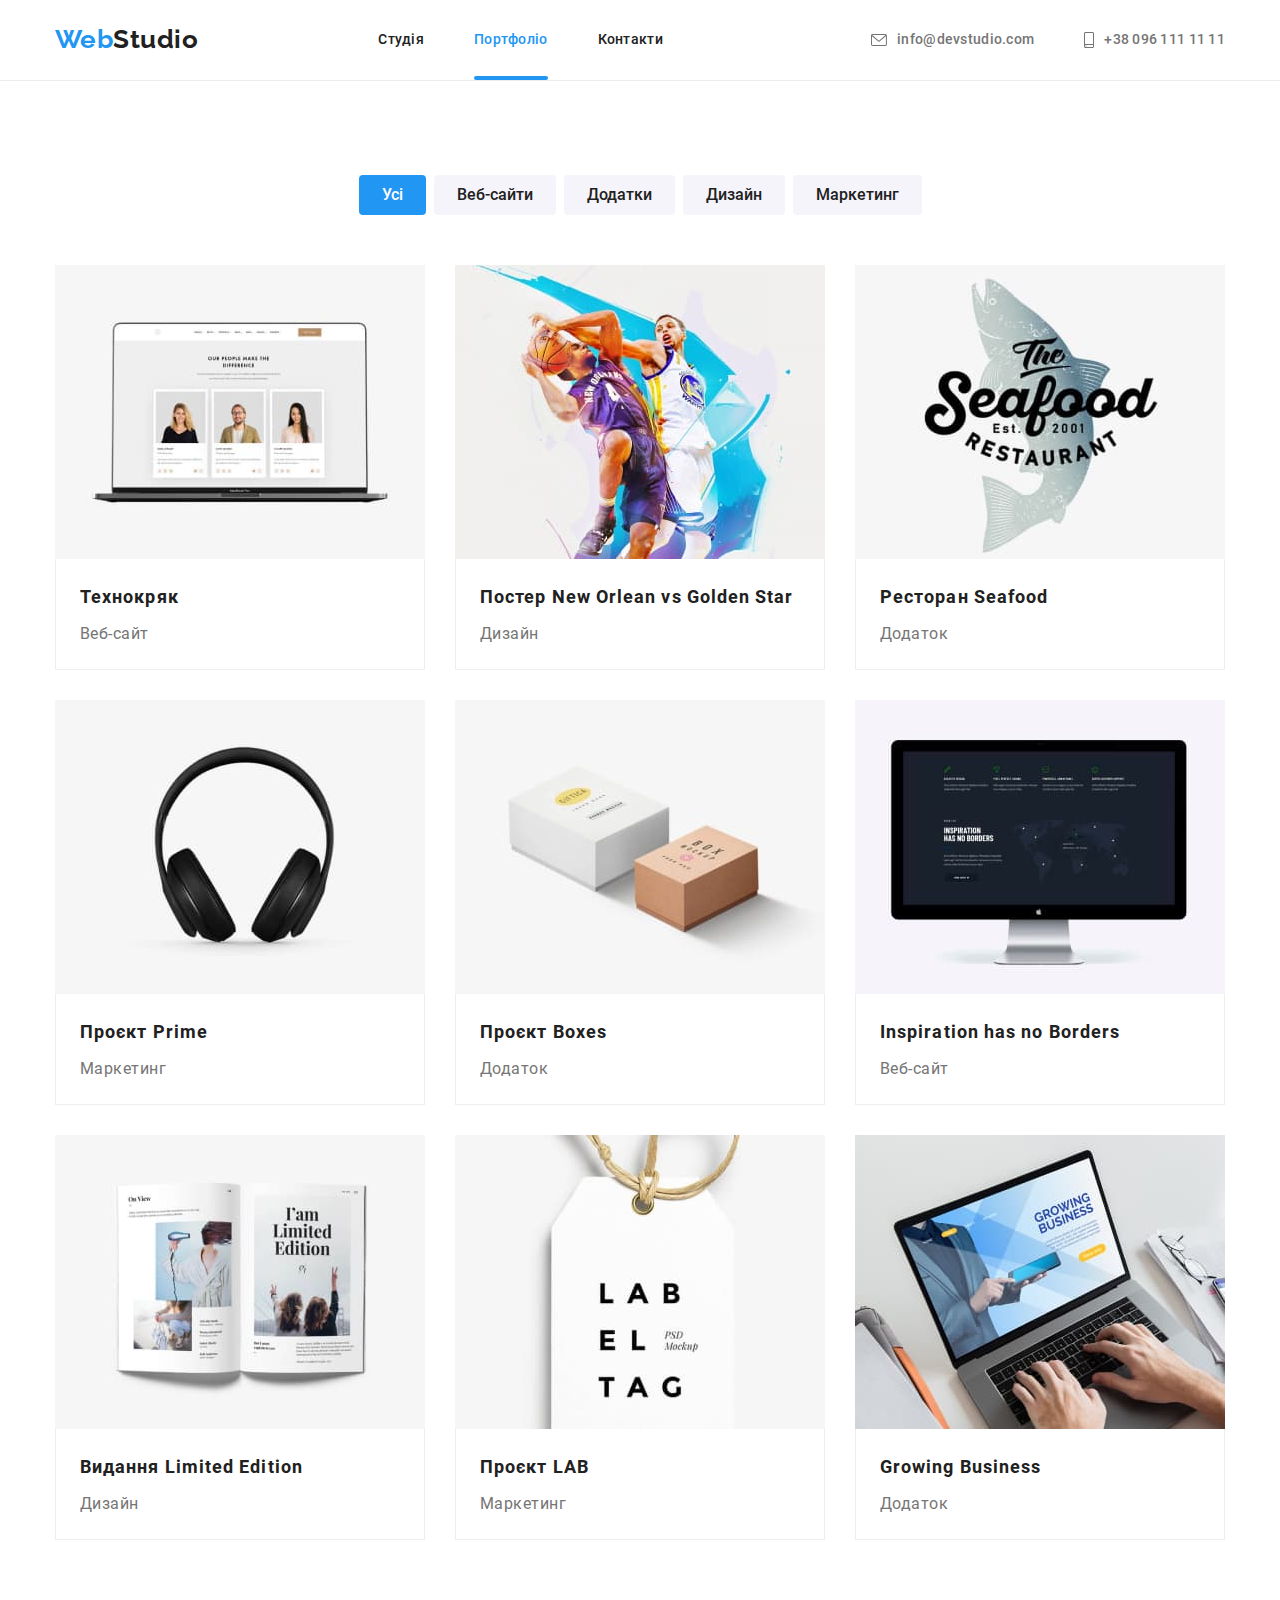
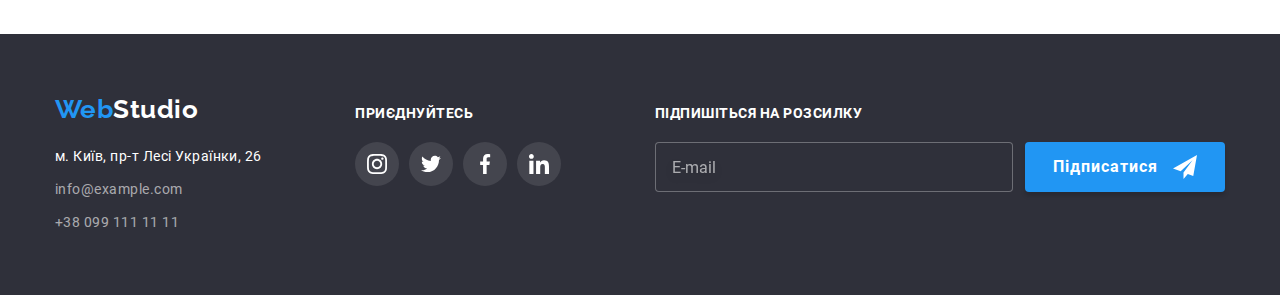
==== commit 252af112: "fixed HW08" ====
--- a/portfolio.html
+++ b/portfolio.html
@@ -17,8 +17,8 @@
                 <span class="logo__span">Web</span>Studio
             </a>
             <ul class="header__site-nav list">
-                <li class="header__list-link"> <a href="./index.html" class="header__link header__link_current">Студія</a> </li>
-                <li class="header__list-link"> <a href="./portfolio.html" class="header__link">Портфоліо</a> </li>
+                <li class="header__list-link"> <a href="./index.html" class="header__link">Студія</a> </li>
+                <li class="header__list-link"> <a href="./portfolio.html" class="header__link header__link_current">Портфоліо</a> </li>
                 <li class="header__list-link"> <a href="#" class="header__link">Контакти</a> </li>
             </ul>
             </nav>
@@ -58,8 +58,8 @@
                 </svg>  
                 </button>               
                 <ul class="mobile-menu__list list">
-                    <li class="mobile-menu__item-link"> <a href="./index.html" class="mobile-menu__link mobile-menu__link_current">Студія</a> </li>
-                    <li class="mobile-menu__item-link"> <a href="./portfolio.html" class="mobile-menu__link">Портфоліо</a> </li>
+                    <li class="mobile-menu__item-link"> <a href="./index.html" class="mobile-menu__link">Студія</a> </li>
+                    <li class="mobile-menu__item-link"> <a href="./portfolio.html" class="mobile-menu__link mobile-menu__link_current">Портфоліо</a> </li>
                     <li class="mobile-menu__item-link"> <a href="#" class="mobile-menu__link">Контакти</a> </li>
                 </ul>
                 <ul class="mobile-menu__list-contact list">
@@ -99,7 +99,16 @@
             <li class="case-cards__card">
                 <a href="#" class="cardlink">
                     <div class="cardlink__box">
-                        <img src="./images/web1.jpg" alt="фото веб-сайту" width="370">
+                        <picture>
+                        <source srcset="./images/website1200.jpg 1x, ./images/website1200@2x.jpg 2x"
+                            media="(min-width:1200px)">
+                        <source srcset="./images/website768.jpg 1x, ./images/website768@2x.jpg 2x" 
+                            media="(min-width:768px)">
+                        <source srcset="./images/website480.jpg 1x, ./images/website480@2x.jpg 2x" 
+                            media="(max-width:767px)"> 
+                        <img src="./images/website480.jpg" alt="фото веб-сайту">
+                        </picture>          
+                        
                         <p class="cardlink__overlay">Ресурс пропонує комплексні пропозиції з різним рівнем функціоналу та сервісів. 
                             Все це дозволить відвідувачу отримати вичерпні відомості про компанію чи приватну особу.</p>
                     </div>
@@ -112,7 +121,16 @@
               <li class="case-cards__card">
                 <a href="#" class="cardlink">
                     <div class="cardlink__box">
-                        <img src="./images/design1.jpg" alt="постер" width="370">
+                        <picture>
+                        <source srcset="./images/design1200.jpg 1x, ./images/design1200@2x.jpg 2x"
+                            media="(min-width:1200px)">
+                        <source srcset="./images/design768.jpg 1x, ./images/design768@2x.jpg 2x" 
+                            media="(min-width:768px)">
+                        <source srcset="./images/design480.jpg 1x, ./images/design480@2x.jpg 2x" 
+                            media="(max-width:767px)"> 
+                        <img src="./images/design480.jpg" alt="постер">
+                        </picture>   
+                        
                         <p class="cardlink__overlay">Ресурс пропонує комплексні пропозиції з різним рівнем функціоналу та сервісів. 
                             Все це дозволить відвідувачу отримати вичерпні відомості про компанію чи приватну особу.</p>
                     </div>
@@ -125,7 +143,16 @@
             <li class="case-cards__card">
                 <a href="#" class="cardlink">
                     <div class="cardlink__box">
-                        <img src="./images/addition1.jpg" alt="фото додатку ресторану" width="370">
+                        <picture>
+                        <source srcset="./images/app1200.jpg 1x, ./images/app1200@2x.jpg 2x"
+                            media="(min-width:1200px)">
+                        <source srcset="./images/app768.jpg 1x, ./images/app768@2x.jpg 2x" 
+                            media="(min-width:768px)">
+                        <source srcset="./images/app480.jpg 1x, ./images/app480@2x.jpg 2x" 
+                            media="(max-width:767px)"> 
+                        <img src="./images/app480.jpg" alt="фото додатку ресторану">
+                        </picture>   
+                        
                         <p class="cardlink__overlay">Ресурс пропонує комплексні пропозиції з різним рівнем функціоналу та сервісів. 
                         Все це дозволить відвідувачу отримати вичерпні відомості про компанію чи приватну особу.</p>
                     </div>
@@ -138,7 +165,16 @@
             <li class="case-cards__card">
                 <a href="#" class="cardlink">
                     <div class="cardlink__box">
-                        <img src="./images/marketing1.jpg" alt="навушники" width="370">
+                        <picture>
+                        <source srcset="./images/marketing1200.jpg 1x, ./images/marketing1200@2x.jpg 2x"
+                            media="(min-width:1200px)">
+                        <source srcset="./images/marketing768.jpg 1x, ./images/marketing768@2x.jpg 2x" 
+                            media="(min-width:768px)">
+                        <source srcset="./images/marketing480.jpg 1x, ./images/marketing480@2x.jpg 2x" 
+                            media="(max-width:767px)"> 
+                        <img src="./images/marketing480.jpg" alt="навушники">
+                        </picture>   
+                        
                         <p class="cardlink__overlay">Ресурс пропонує комплексні пропозиції з різним рівнем функціоналу та сервісів. 
                         Все це дозволить відвідувачу отримати вичерпні відомості про компанію чи приватну особу.</p>
                     </div>    
@@ -151,7 +187,16 @@
               <li class="case-cards__card">
                 <a href="#" class="cardlink">
                     <div class="cardlink__box">
-                        <img src="./images/addition2.jpg" alt="фото додатку" width="370">
+                        <picture>
+                        <source srcset="./images/boxes1200.jpg 1x, ./images/boxes1200@2x.jpg 2x"
+                            media="(min-width:1200px)">
+                        <source srcset="./images/boxes768.jpg 1x, ./images/boxes768@2x.jpg 2x" 
+                            media="(min-width:768px)">
+                        <source srcset="./images/boxes480.jpg 1x, ./images/boxes480@2x.jpg 2x" 
+                            media="(max-width:767px)"> 
+                        <img src="./images/boxes480.jpg" alt="фото додатку">
+                        </picture>  
+
                         <p class="cardlink__overlay">Ресурс пропонує комплексні пропозиції з різним рівнем функціоналу та сервісів. 
                                 Все це дозволить відвідувачу отримати вичерпні відомості про компанію чи приватну особу.</p>
                     </div>
@@ -164,7 +209,16 @@
               <li class="case-cards__card">
                 <a href="#" class="cardlink">
                     <div class="cardlink__box">
-                        <img src="./images/web2.jpg" alt="монитор компьютера" width="370">
+                        <picture>
+                        <source srcset="./images/webins1200.jpg 1x, ./images/webins1200@2x.jpg 2x"
+                            media="(min-width:1200px)">
+                        <source srcset="./images/webins768.jpg 1x, ./images/webins768@2x.jpg 2x" 
+                            media="(min-width:768px)">
+                        <source srcset="./images/webins480.jpg 1x, ./images/webins480@2x.jpg 2x" 
+                            media="(max-width:767px)"> 
+                        <img src="./images/webins480.jpg" alt="монитор компьютера">
+                        </picture> 
+                        
                         <p class="cardlink__overlay">Ресурс пропонує комплексні пропозиції з різним рівнем функціоналу та сервісів. 
                                 Все це дозволить відвідувачу отримати вичерпні відомості про компанію чи приватну особу.</p>
                     </div>
@@ -177,7 +231,16 @@
               <li class="case-cards__card">
                 <a href="#" class="cardlink">
                     <div class="cardlink__box">
-                        <img src="./images/design2.jpg" alt="розгорнута книга" width="370">
+                        <picture>
+                        <source srcset="./images/designlim1200.jpg 1x, ./images/designlim1200@2x.jpg 2x"
+                            media="(min-width:1200px)">
+                        <source srcset="./images/webins768.jpg 1x, ./images/designlim768@2x.jpg 2x" 
+                            media="(min-width:768px)">
+                        <source srcset="./images/designlim480.jpg 1x, ./images/designlim480@2x.jpg 2x" 
+                            media="(max-width:767px)"> 
+                        <img src="./images/designlim480.jpg" alt="розгорнута книга">
+                        </picture> 
+                        
                         <p class="cardlink__overlay">Ресурс пропонує комплексні пропозиції з різним рівнем функціоналу та сервісів. 
                         Все це дозволить відвідувачу отримати вичерпні відомості про компанію чи приватну особу.</p>
                     </div>
@@ -190,7 +253,16 @@
               <li class="case-cards__card">
                 <a href="#" class="cardlink">
                     <div class="cardlink__box">
-                        <img src="./images/marketing2.jpg" alt="етикетка" width="370">
+                        <picture>
+                        <source srcset="./images/lab1200.jpg 1x, ./images/lab1200@2x.jpg 2x"
+                            media="(min-width:1200px)">
+                        <source srcset="./images/lab768.jpg 1x, ./images/lab768@2x.jpg 2x" 
+                            media="(min-width:768px)">
+                        <source srcset="./images/lab480.jpg 1x, ./images/lab480@2x.jpg 2x" 
+                            media="(max-width:767px)"> 
+                        <img src="./images/lab480.jpg" alt="етикетка">
+                        </picture> 
+                                                
                         <p class="cardlink__overlay">Ресурс пропонує комплексні пропозиції з різним рівнем функціоналу та сервісів. 
                         Все це дозволить відвідувачу отримати вичерпні відомості про компанію чи приватну особу.</p>
                     </div>    
@@ -203,7 +275,16 @@
               <li class="case-cards__card">
                 <a href="#" class="cardlink">
                     <div class="cardlink__box">
-                        <img src="./images/addition3.jpg" alt="ноутбук" width="370">
+                        <picture>
+                        <source srcset="./images/appgrow1200.jpg 1x, ./images/appgrow1200@2x.jpg 2x"
+                            media="(min-width:1200px)">
+                        <source srcset="./images/appgrow768.jpg 1x, ./images/appgrow768@2x.jpg 2x" 
+                            media="(min-width:768px)">
+                        <source srcset="./images/appgrow480.jpg 1x, ./images/appgrow480@2x.jpg 2x" 
+                            media="(max-width:767px)"> 
+                        <img src="./images/appgrow480.jpg" alt="ноутбук">
+                        </picture> 
+                        
                         <p class="cardlink__overlay">Ресурс пропонує комплексні пропозиції з різним рівнем функціоналу та сервісів. 
                                 Все це дозволить відвідувачу отримати вичерпні відомості про компанію чи приватну особу.</p>
                     </div>
@@ -287,5 +368,6 @@
                 </form>
         </div> 
     </footer>
+    <script defer src="./js/mobile-menu.js"></script>
 </body>
     --- a/css/main.min.css
+++ b/css/main.min.css
@@ -1 +1 @@
-@font-face{font-family:"Roboto";font-style:normal;font-weight:400;src:url("../fonts/roboto-v30-latin_cyrillic-regular.eot");src:local(""),url("../fonts/roboto-v30-latin_cyrillic-regular.eot?#iefix") format("embedded-opentype"),url("../fonts/roboto-v30-latin_cyrillic-regular.woff2") format("woff2"),url("../fonts/roboto-v30-latin_cyrillic-regular.woff") format("woff"),url("../fonts/roboto-v30-latin_cyrillic-regular.ttf") format("truetype"),url("../fonts/roboto-v30-latin_cyrillic-regular.svg#Roboto") format("svg")}@font-face{font-family:"Roboto";font-style:normal;font-weight:500;src:url("../fonts/roboto-v30-latin_cyrillic-500.eot");src:local(""),url("../fonts/roboto-v30-latin_cyrillic-500.eot?#iefix") format("embedded-opentype"),url("../fonts/roboto-v30-latin_cyrillic-500.woff2") format("woff2"),url("../fonts/roboto-v30-latin_cyrillic-500.woff") format("woff"),url("../fonts/roboto-v30-latin_cyrillic-500.ttf") format("truetype"),url("../fonts/roboto-v30-latin_cyrillic-500.svg#Roboto") format("svg")}@font-face{font-family:"Roboto";font-style:normal;font-weight:700;src:url("../fonts/roboto-v30-latin_cyrillic-700.eot");src:local(""),url("../fonts/roboto-v30-latin_cyrillic-700.eot?#iefix") format("embedded-opentype"),url("../fonts/roboto-v30-latin_cyrillic-700.woff2") format("woff2"),url("../fonts/roboto-v30-latin_cyrillic-700.woff") format("woff"),url("../fonts/roboto-v30-latin_cyrillic-700.ttf") format("truetype"),url("../fonts/roboto-v30-latin_cyrillic-700.svg#Roboto") format("svg")}@font-face{font-family:"Roboto";font-style:normal;font-weight:900;src:url("../fonts/roboto-v30-latin_cyrillic-900.eot");src:local(""),url("../fonts/roboto-v30-latin_cyrillic-900.eot?#iefix") format("embedded-opentype"),url("../fonts/roboto-v30-latin_cyrillic-900.woff2") format("woff2"),url("../fonts/roboto-v30-latin_cyrillic-900.woff") format("woff"),url("../fonts/roboto-v30-latin_cyrillic-900.ttf") format("truetype"),url("../fonts/roboto-v30-latin_cyrillic-900.svg#Roboto") format("svg")}@font-face{font-family:"Raleway";font-style:normal;font-weight:700;src:url("../fonts/raleway-v28-latin_cyrillic-700.eot");src:local(""),url("../fonts/raleway-v28-latin_cyrillic-700.eot?#iefix") format("embedded-opentype"),url("../fonts/raleway-v28-latin_cyrillic-700.woff2") format("woff2"),url("../fonts/raleway-v28-latin_cyrillic-700.woff") format("woff"),url("../fonts/raleway-v28-latin_cyrillic-700.ttf") format("truetype"),url("../fonts/raleway-v28-latin_cyrillic-700.svg#Raleway") format("svg")}/*! modern-normalize v1.1.0 | MIT License | https://github.com/sindresorhus/modern-normalize */*,::before,::after{box-sizing:border-box}html{-moz-tab-size:4;tab-size:4}html{line-height:1.15;-webkit-text-size-adjust:100%}body{margin:0}body{font-family:system-ui,-apple-system,"Segoe UI",Roboto,Helvetica,Arial,sans-serif,"Apple Color Emoji","Segoe UI Emoji"}hr{height:0;color:inherit}abbr[title]{text-decoration:underline dotted}b,strong{font-weight:bolder}code,kbd,samp,pre{font-family:ui-monospace,SFMono-Regular,Consolas,"Liberation Mono",Menlo,monospace;font-size:1em}small{font-size:80%}sub,sup{font-size:75%;line-height:0;position:relative;vertical-align:baseline}sub{bottom:-0.25em}sup{top:-0.5em}table{text-indent:0;border-color:inherit}button,input,optgroup,select,textarea{font-family:inherit;font-size:100%;line-height:1.15;margin:0}button,select{text-transform:none}button,[type=button],[type=reset],[type=submit]{-webkit-appearance:button}::-moz-focus-inner{border-style:none;padding:0}:-moz-focusring{outline:1px dotted ButtonText}:-moz-ui-invalid{box-shadow:none}legend{padding:0}progress{vertical-align:baseline}::-webkit-inner-spin-button,::-webkit-outer-spin-button{height:auto}[type=search]{-webkit-appearance:textfield;outline-offset:-2px}::-webkit-search-decoration{-webkit-appearance:none}::-webkit-file-upload-button{-webkit-appearance:button;font:inherit}summary{display:list-item}:root{--basic-text-color:#757575;--title-text-color:#212121;--secondary-text-color:#FFFFFF;--accent-color:#2196F3;--primary-bg-color:#FFFFFF;--basic-background-color:#F5F5F5;--secondary-background-color:#F5F4FA;--accent-background-color:#2F303A;--active-bg-color:#188CEB;--basic-border-color: #AFB1B8}body{font-family:"Roboto",sans-serif;letter-spacing:.03em;color:var(--basic-text-color);background:var(--primary-bg-color)}h1,h2,h3,p,ul{margin-top:0;margin-bottom:0}ul{padding:0}img{display:block;width:100%;height:auto}.container{padding-right:15px;padding-left:15px;margin-right:auto;margin-left:auto}@media screen and (min-width: 480px){.container{width:480px}}@media screen and (min-width: 768px){.container{width:768px}}@media screen and (min-width: 1200px){.container{width:1200px}}.section{padding-top:60px;padding-bottom:60px}@media screen and (min-width: 1200px){.section{padding-top:94px;padding-bottom:94px}}.section__title{margin-bottom:50px;font-weight:700;font-size:28px;line-height:1.17;text-align:center;color:var(--title-text-color)}@media screen and (min-width: 1200px){.section__title{font-size:36px}}.list{list-style:none}@media screen and (min-width: 768px)and (max-width: 1199px){.list_do{display:flex;flex-wrap:wrap;justify-content:space-between;gap:30px}}@media screen and (min-width: 1200px){.list_do{display:flex;justify-content:space-between}}.visually-hidden{position:absolute;white-space:nowrap;width:1px;height:1px;overflow:hidden;border:0;padding:0;clip:rect(0 0 0 0);clip-path:inset(50%);margin:-1px}.logo{display:inline-block;font-family:"Raleway",sans-serif;font-weight:700;font-size:24px;line-height:1.16;text-decoration:none}@media screen and (min-width: 1200px){.logo{font-size:26px;line-height:1.2}}.logo_header{padding-top:16px;padding-bottom:16px;color:var(--title-text-color)}@media screen and (min-width: 1200px){.logo_header{padding-top:24px;padding-bottom:25px;margin-right:93px}}.logo_footer{margin-bottom:20px}.logo__span{color:var(--accent-color)}.header{border-bottom:1px solid #ececec}.container__header{display:flex;justify-content:space-between;align-items:center}@media screen and (min-width: 768px){.header__page-nav{display:flex;justify-content:space-between;align-items:center;gap:87px}}.header__site-nav{display:none;align-items:center}@media screen and (min-width: 768px){.header__site-nav{display:flex}}.header__site-nav .header__list-link{position:relative;margin-right:0}@media screen and (min-width: 1200px){.header__site-nav .header__list-link:not(:last-child){margin-right:50px}}.header__site-nav .header__link{display:inline-block;padding-top:32px;padding-bottom:32px;font-weight:500;font-size:12px;line-height:1.16;letter-spacing:.02em;color:var(--title-text-color);text-decoration:none;transition:color 250ms cubic-bezier(0.4, 0, 0.2, 1)}.header__site-nav .header__link:hover,.header__site-nav .header__link:focus{color:var(--accent-color)}@media screen and (min-width: 1200px){.header__site-nav .header__link{font-size:14px;line-height:1.14}}.header__site-nav .header__list-nav{display:flex;align-items:center;gap:10px;color:var(--basic-text-color);fill:currentColor}@media screen and (max-width: 1199px){.header__site-nav .header__list-nav{padding-top:10px;padding-bottom:10px}}.header__site-nav .header__link_current{color:var(--accent-color)}.header__site-nav .header__link_current::after{display:inline-block;position:absolute;left:0;bottom:0;content:"";width:100%;height:4px;background-color:var(--accent-color);border-radius:2px}@media screen and (min-width: 768px)and (max-width: 1199px){.header__site-nav-tablet{display:block}}.mobile-menu-btn{border:none;padding:0;line-height:0;background-color:var(--basic-background-color)}@media screen and (min-width: 768px){.mobile-menu-btn{display:none}}.mobile-menu-btn__icon{width:24px;height:16px}.mobile-menu{position:fixed;z-index:100;top:0;left:0;width:100%;height:100%;background-color:var(--primary-bg-color);transform:translateY(100%);transition:transform 250ms ease-in-out}.mobile-menu.is-open{transform:translateY(0)}.mobile-menu__container{position:relative}.mobile-menu__close-btn{position:absolute;display:flex;justify-content:center;align-items:center;width:40px;height:40px;top:10px;right:15px;padding:0;border:0;line-height:0;background-color:rgba(0,0,0,0);transition:fill 250ms cubic-bezier(0.4, 0, 0.2, 1)}.mobile-menu__close-btn:hover,.mobile-menu__close-btn:focus{fill:var(--accent-color)}.mobile-menu__close-btn-icon{width:40px;height:40px}.mobile-menu__list{padding-top:48px;padding-left:40px;margin-bottom:300px}.mobile-menu__list-contact{padding-left:40px;margin-bottom:64px}.mobile-menu__item-link:not(:last-child){margin-bottom:32px}.mobile-menu__link{text-decoration:none;font-weight:500;font-size:40px;line-height:1.2;letter-spacing:.02em;color:var(--title-text-color)}.mobile-menu__link:hover,.mobile-menu__link:focus{color:var(--accent-color)}.mobile-menu__link_current{color:var(--accent-color)}.mobile-menu__link_tel{font-size:34px;color:var(--accent-color)}.mobile-menu__link_mail{font-size:24px;color:var(--basic-text-color)}.mobile-menu__link_social{font-size:18px;color:var(--accent-color)}.mobile-menu__list-social{display:flex;justify-content:center;align-items:center}.mobile-menu__social-item{padding-left:10px;padding-right:10px}.mobile-menu__social-item:not(:last-child){border-right:1px solid rgba(33,33,33,.2)}.hero{width:480px;height:400px;padding-top:118px;padding-bottom:118px;background-color:var(--accent-background-color);background-image:linear-gradient(to left, rgba(47, 48, 58, 0.4), rgba(47, 48, 58, 0.4)),url("../images/hero480.jpg");background-size:480px 400px;background-position:center;background-repeat:no-repeat}@media screen and (min-device-pixel-ratio: 2)and (max-width: 767px),screen and (min-resolution: 192dpi)and (max-width: 767px),screen and (min-resolution: 2dppx)and (max-width: 767px){.hero{background-image:linear-gradient(to left, rgba(47, 48, 58, 0.4), rgba(47, 48, 58, 0.4)),url("../images/hero480@2x.jpg")}}@media screen and (min-width: 768px){.hero{width:768px;background-image:linear-gradient(to left, rgba(47, 48, 58, 0.4), rgba(47, 48, 58, 0.4)),url("../images/hero768.jpg");background-size:768px 400px}}@media screen and (min-device-pixel-ratio: 2)and (min-width: 768px),screen and (min-resolution: 192dpi)and (min-width: 768px),screen and (min-resolution: 2dppx)and (min-width: 768px){.hero{background-image:linear-gradient(to left, rgba(47, 48, 58, 0.4), rgba(47, 48, 58, 0.4)),url("../images/hero768@2x.jpg")}}@media screen and (min-width: 1200px){.hero{width:1600px;height:600px;padding-top:200px;padding-bottom:280px;margin:0 auto;background-image:linear-gradient(to left, rgba(47, 48, 58, 0.4), rgba(47, 48, 58, 0.4)),url("../images/hero1200.jpg");background-size:1600px 600px}}@media screen and (min-device-pixel-ratio: 2)and (min-width: 1200px),screen and (min-resolution: 192dpi)and (min-width: 1200px),screen and (min-resolution: 2dppx)and (min-width: 1200px){.hero{background-image:linear-gradient(to left, rgba(47, 48, 58, 0.4), rgba(47, 48, 58, 0.4)),url("../images/hero1200@2x.jpg")}}.hero__title{margin-bottom:30px;font-weight:900;font-size:26px;line-height:1.62;text-align:center;letter-spacing:.06em;text-transform:uppercase;color:var(--secondary-text-color)}@media screen and (min-width: 1200px){.hero__title{width:696px;margin-right:auto;margin-left:auto;font-size:44px;line-height:1.36}}.button{display:flex;justify-content:center;align-items:center;width:200px;height:50px;margin-right:auto;margin-left:auto;border:0;cursor:pointer;font-family:inherit;font-weight:700;font-size:16px;line-height:1.9;text-align:center;letter-spacing:.06em;color:var(--secondary-text-color);background-color:var(--accent-color);box-shadow:0px 4px 4px rgba(0,0,0,.15);border-radius:4px;transition:background-color 250ms cubic-bezier(0.4, 0, 0.2, 1)}.button:hover,.button:focus{background-color:var(--active-bg-color)}.section__feature{width:450px}@media screen and (min-width: 768px){.section__feature{width:354px}}@media screen and (min-width: 1200px){.section__feature{width:270px}}.section__feature:not(:last-child){margin-bottom:30px}@media screen and (min-width: 1200px){.section__feature:not(:last-child){margin-right:30px;margin-bottom:0}}.section__featuare-icon{display:flex;justify-content:center;align-items:center;width:100%;height:120px;margin-bottom:30px;border-radius:4px;background:var(--secondary-background-color)}.section__fetuare-list-icon{display:block;margin-left:auto;margin-right:auto}.section__fetuare-list-title{margin-bottom:10px;font-weight:700;font-size:14px;line-height:1.14;text-align:center;text-transform:uppercase;color:var(--title-text-color)}@media screen and (min-width: 768px){.section__fetuare-list-title{text-align:start}}.section__fetuare-list-text{font-size:14px;line-height:1.71}.activity{display:none}@media screen and (min-width: 1200px){.activity{display:block;padding-top:0}}.activity__photo{position:relative}.activity__photo:not(:last-child){margin-right:30px;max-width:370px}.activity__box{position:absolute;left:0;bottom:0;width:100%;height:70px;background:rgba(47,48,58,.8)}.activity__text{padding:27px 0;font-weight:700;font-size:14px;line-height:1.14;text-align:center;text-transform:uppercase;color:var(--primary-bg-color)}.team{background:var(--secondary-background-color)}.team__list{background:var(--primary-bg-color);box-shadow:0px 1px 3px rgba(0,0,0,.12),0px 1px 1px rgba(0,0,0,.14),0px 2px 1px rgba(0,0,0,.2);border-radius:0px 0px 4px 4px}@media screen and (min-width: 768px){.team__list{width:calc((100% - 30px)/2)}}.team__list:not(:last-child){margin-bottom:30px}@media screen and (min-width: 768px){.team__list:not(:last-child){margin-bottom:0}}@media screen and (min-width: 1200px){.team__list:not(:last-child){margin-right:30px;max-width:270px}}.team__list-box{padding:30px}.team__list-title{margin-bottom:10px;font-weight:500;font-size:16px;line-height:1.9;text-align:center;color:var(--title-text-color)}.team__list-text{font-size:16px;line-height:1.9;text-align:center}.social-net{display:flex;justify-content:center;align-items:center;gap:10px}.social-net_mgn{margin-top:16px}.social-net__item{width:44px;height:44px}.social-net__link{display:flex;width:100%;height:100%;color:var(--basic-border-color);background-color:var(--secondary-text-color);border-radius:50%;fill:currentColor;transition:color 250ms cubic-bezier(0.4, 0, 0.2, 1),background-color 250ms cubic-bezier(0.4, 0, 0.2, 1)}.social-net__link:hover,.social-net__link:focus{color:var(--primary-bg-color);background-color:var(--accent-color)}.section__list-do{display:flex;flex-wrap:wrap;gap:30px}.section__client{width:calc((100% - 30px)/2);height:92px}@media screen and (min-width: 768px){.section__client{width:calc((100% - 60px)/3)}}@media screen and (min-width: 1200px){.section__client{width:calc((100% - 150px)/6)}}.section__client-link{display:flex;align-items:center;justify-content:center;width:100%;height:100%;border:1px solid var(--basic-border-color);border-radius:4px;color:var(--basic-border-color);fill:currentColor;transition:color 250ms cubic-bezier(0.4, 0, 0.2, 1),border-color 250ms cubic-bezier(0.4, 0, 0.2, 1)}.section__client-link:hover,.section__client-link:focus{color:var(--accent-color);border-color:var(--accent-color)}.section__client-ikon{width:106px;height:60px}.footer{padding-top:60px;padding-bottom:60px;background-color:var(--accent-background-color)}.footer__content{text-align:center}@media screen and (min-width: 768px){.footer__content{display:flex;flex-wrap:wrap;justify-content:space-around}}@media screen and (min-width: 1200px){.footer__content{align-items:baseline;justify-content:space-between;text-align:start}}.footer__list-link:not(:last-child){margin-bottom:9px}.footer__link{display:inline-block;font-style:normal;font-size:14px;line-height:1.71;color:rgba(255,255,255,.6);text-decoration:none;transition:color 1250ms cubic-bezier(0.4, 0, 0.2, 1)}.footer__logo-text,.footer__address{color:var(--secondary-text-color)}.footer__link_active:hover,.footer__link_active:focus{color:var(--accent-color)}.footer__social-net-title{margin-bottom:20px;font-weight:700;font-size:14px;line-height:1.14;text-transform:uppercase;color:var(--primary-bg-color)}.footer__social-link{display:flex;width:100%;height:100%;color:var(--basic-border-color);background-color:rgba(255,255,255,.1);border-radius:50%;transition:background-color 250ms cubic-bezier(0.4, 0, 0.2, 1)}.footer__social-link:hover,.footer__social-link:focus{background-color:var(--accent-color)}.footer__social-icon{fill:var(--secondary-text-color)}@media screen and (max-width: 767px){.footer__social{margin-top:60px;margin-bottom:60px}}.form-subscription__label-footer{display:block}.form-subscription{height:86px}@media screen and (min-width: 768px)and (max-width: 1199px){.form-subscription{margin-top:60px}}.form-subscription__text{margin-bottom:20px;font-weight:700;font-size:14px;line-height:1.14;text-transform:uppercase;color:var(--primary-bg-color)}@media screen and (min-width: 1200px){.form-subscription__box{display:flex;justify-content:right;align-items:center}}.form-subscription__input{width:358px;height:50px;margin-right:12px;padding-left:16px;border:1px solid rgba(255,255,255,.3);background-color:var(--accent-background-color);border-radius:4px}.form-subscription__input::placeholder{font-size:16px;line-height:1.25;color:rgba(255,255,255,.6);filter:drop-shadow(0px 4px 4px rgba(0, 0, 0, 0.15))}.form-subscription__button{position:relative;width:200px;height:50px;margin-top:20px;padding:10px 28px;border:0;font-weight:700;font-size:16px;line-height:1.88;text-align:start;letter-spacing:.06em;color:var(--secondary-text-color);background-color:var(--accent-color);box-shadow:0px 4px 4px rgba(0,0,0,.15);border-radius:4px;transition:background-color 250ms cubic-bezier(0.4, 0, 0.2, 1)}.form-subscription__button:hover,.form-subscription__button:focus{background-color:var(--active-bg-color)}@media screen and (min-width: 1200px){.form-subscription__button{margin-top:0}}.form-subscription__icon{position:absolute;top:50%;right:28px;transform:translateY(-50%);width:24px;height:24px}.backdrop{position:fixed;top:0;left:0;background-color:rgba(0,0,0,.2);width:100%;height:100%;z-index:100;opacity:1;visibility:visible;pointer-events:auto;transition:opacity 250ms cubic-bezier(0.4, 0, 0.2, 1),visibility 250ms ease-in-out}.backdrop.is-hidden{opacity:0;visibility:hidden;pointer-events:none}.backdrop.is-hidden .modal{transform:translate(-50%, -50%) scale(0.9)}.modal{position:absolute;top:50%;left:50%;transform:translate(-50%, -50%) scale(1);width:450px;height:609px;background:var(--primary-bg-color);box-shadow:0px 1px 3px rgba(0,0,0,.12),0px 1px 1px rgba(0,0,0,.14),0px 2px 1px rgba(0,0,0,.2);border-radius:4px;transition:transform 250ms cubic-bezier(0.4, 0, 0.2, 1)}@media screen and (min-width: 1200px){.modal{width:528px;height:581px}}.modal__button-close{position:absolute;display:flex;justify-content:center;align-items:center;width:30px;height:30px;top:8px;right:8px;border:1px solid rgba(0,0,0,.1);border-radius:50%;background:var(--primary-bg-color);transition:fill 250ms cubic-bezier(0.4, 0, 0.2, 1)}.modal__button-close:hover,.modal__button-close:focus{fill:var(--accent-color)}.modal__icon-close{width:18px;height:18px}.modal__title{display:block;margin:40px 40px 12px 40px;font-weight:700;font-size:20px;line-height:1.15;text-align:center;color:var(--title-text-color)}.form-modal{padding:0 40px}.form-modal__label{display:block;margin-bottom:10px;font-size:12px;line-height:1.16;letter-spacing:.01em}.form-modal__text-label{display:block;margin-bottom:4px}.form-modal__box{position:relative}.form-modal__input{display:block;resize:none;width:370px;height:40px;padding-left:42px;outline:none;border:1px solid rgba(33,33,33,.2);border-radius:4px;transition:border-color 250ms cubic-bezier(0.4, 0, 0.2, 1)}.form-modal__input:focus,.form-modal__input:hover{border-color:var(--accent-color)}@media screen and (min-width: 1200px){.form-modal__input{width:448px}}.form-modal__icon-input{position:absolute;width:18px;height:18px;top:50%;left:10px;transform:translateY(-50%);fill:var(--title-text-color);transition:fill 250ms cubic-bezier(0.4, 0, 0.2, 1)}.form-modal__input:focus+.form-modal__icon-input,.form-modal__input:hover+.form-modal__icon-input{fill:var(--active-bg-color)}.form-modal__textarea{display:block;width:370px;height:120px;padding:12px 16px;outline:none;border:1px solid rgba(33,33,33,.2);border-radius:4px;resize:none;transition:border-color 250ms cubic-bezier(0.4, 0, 0.2, 1)}.form-modal__textarea:focus,.form-modal__textarea:hover{border-color:var(--accent-color)}.form-modal__textarea::placeholder{color:rgba(117,117,117,.5)}@media screen and (min-width: 1200px){.form-modal__textarea{width:448px}}.form-modal__label-check{display:flex;align-items:center;margin-top:20px;margin-bottom:30px;padding-left:12px;font-size:12px;line-height:1.16;color:var(--basic-text-color)}@media screen and (min-width: 1200px){.form-modal__label-check{font-size:14px;line-height:1.71}}.form-modal__link-check{color:var(--accent-color)}.form-modal__icon-checkbox{width:16px;height:15px;border:1px solid #000;border-radius:2px;margin-right:7px}.form-modal__check:focus+.form-modal__icon-checkbox{box-shadow:0 0 0 2px var(--accent-color)}.form-modal__check:checked+.form-modal__icon-checkbox{background-color:var(--accent-color);border:none}.form-modal__check:not(focus)+.form-modal__icon-checkbox{box-shadow:none}.form-modal__check{position:absolute;appearance:none}.form-modal__button{margin:auto;padding:0;width:200px}.form-modal__button:hover,.form-modal__button:focus{background-color:var(--active-bg-color)}.filter{display:flex;flex-wrap:wrap;margin-bottom:40px}@media screen and (min-width: 768px){.filter{justify-content:center;align-items:center;margin-bottom:50px}}.filter__item:not(:last-child){margin-right:8px}@media screen and (max-width: 767px){.filter__item:nth-child(3){margin-right:88px;margin-bottom:15px}}.filter__button{padding-top:6px;padding-right:22px;padding-bottom:6px;padding-left:22px;border:1px solid rgba(0,0,0,0);border-radius:4px;font-family:inherit;font-weight:500;font-size:16px;line-height:1.62;text-align:center;color:var(--title-text-color);background-color:var(--secondary-background-color);cursor:pointer;box-shadow:none;transition:color 250ms cubic-bezier(0.4, 0, 0.2, 1),background-color 250ms cubic-bezier(0.4, 0, 0.2, 1),box-shadow 250ms cubic-bezier(0.4, 0, 0.2, 1)}.filter__button:hover,.filter__button:focus{color:var(--secondary-text-color);background:var(--accent-color);box-shadow:0px 3px 1px rgba(0,0,0,.1),0px 1px 2px rgba(0,0,0,.08),0px 2px 2px rgba(0,0,0,.12);border-radius:4px}.filter__button.primary{color:var(--secondary-text-color);background:var(--accent-color)}.case-cards{display:flex;flex-wrap:wrap;justify-content:space-between;gap:30px}.case-cards__card{width:450px}@media screen and (min-width: 768px){.case-cards__card{flex-basis:calc((100% - 30px)/2)}}@media screen and (min-width: 1200px){.case-cards__card{margin-bottom:0;flex-basis:calc((100% - 60px)/3)}}.cardlink{display:inline-block;width:100%;text-decoration:none;color:inherit;box-shadow:none;transition:box-shadow 250ms cubic-bezier(0.4, 0, 0.2, 1)}.cardlink:hover,.cardlink:focus{box-shadow:0px 1px 1px rgba(0,0,0,.12),0px 4px 4px rgba(0,0,0,.06),1px 4px 6px rgba(0,0,0,.16)}.cardlink__box{position:relative;overflow:hidden}.cardlink__overlay{position:absolute;top:0;left:0;width:100%;height:100%;padding:63px 24px;font-size:18px;line-height:1.56;color:var(--secondary-text-color);background:rgba(33,150,243,.9);transform:translateY(100%);transition:transform 250ms cubic-bezier(0.4, 0, 0.2, 1);margin-top:1px}.cardlink:hover .cardlink__overlay,.cardlink:focus .cardlink__overlay{transform:translateY(0)}.cardlink__descrpn{padding-right:24px;padding-left:24px;padding-top:20px;padding-bottom:20px;border:1px solid #eee;border-top:0;background:var(--primary-bg-color)}.cardlink__title{margin-bottom:4px;font-weight:700;font-size:18px;line-height:2;letter-spacing:.06em;color:var(--title-text-color)}.cardlink__text{font-size:16px;line-height:1.88}/*# sourceMappingURL=main.min.css.map */+@font-face{font-family:"Roboto";font-style:normal;font-weight:400;src:url("../fonts/roboto-v30-latin_cyrillic-regular.eot");src:local(""),url("../fonts/roboto-v30-latin_cyrillic-regular.eot?#iefix") format("embedded-opentype"),url("../fonts/roboto-v30-latin_cyrillic-regular.woff2") format("woff2"),url("../fonts/roboto-v30-latin_cyrillic-regular.woff") format("woff"),url("../fonts/roboto-v30-latin_cyrillic-regular.ttf") format("truetype"),url("../fonts/roboto-v30-latin_cyrillic-regular.svg#Roboto") format("svg")}@font-face{font-family:"Roboto";font-style:normal;font-weight:500;src:url("../fonts/roboto-v30-latin_cyrillic-500.eot");src:local(""),url("../fonts/roboto-v30-latin_cyrillic-500.eot?#iefix") format("embedded-opentype"),url("../fonts/roboto-v30-latin_cyrillic-500.woff2") format("woff2"),url("../fonts/roboto-v30-latin_cyrillic-500.woff") format("woff"),url("../fonts/roboto-v30-latin_cyrillic-500.ttf") format("truetype"),url("../fonts/roboto-v30-latin_cyrillic-500.svg#Roboto") format("svg")}@font-face{font-family:"Roboto";font-style:normal;font-weight:700;src:url("../fonts/roboto-v30-latin_cyrillic-700.eot");src:local(""),url("../fonts/roboto-v30-latin_cyrillic-700.eot?#iefix") format("embedded-opentype"),url("../fonts/roboto-v30-latin_cyrillic-700.woff2") format("woff2"),url("../fonts/roboto-v30-latin_cyrillic-700.woff") format("woff"),url("../fonts/roboto-v30-latin_cyrillic-700.ttf") format("truetype"),url("../fonts/roboto-v30-latin_cyrillic-700.svg#Roboto") format("svg")}@font-face{font-family:"Roboto";font-style:normal;font-weight:900;src:url("../fonts/roboto-v30-latin_cyrillic-900.eot");src:local(""),url("../fonts/roboto-v30-latin_cyrillic-900.eot?#iefix") format("embedded-opentype"),url("../fonts/roboto-v30-latin_cyrillic-900.woff2") format("woff2"),url("../fonts/roboto-v30-latin_cyrillic-900.woff") format("woff"),url("../fonts/roboto-v30-latin_cyrillic-900.ttf") format("truetype"),url("../fonts/roboto-v30-latin_cyrillic-900.svg#Roboto") format("svg")}@font-face{font-family:"Raleway";font-style:normal;font-weight:700;src:url("../fonts/raleway-v28-latin_cyrillic-700.eot");src:local(""),url("../fonts/raleway-v28-latin_cyrillic-700.eot?#iefix") format("embedded-opentype"),url("../fonts/raleway-v28-latin_cyrillic-700.woff2") format("woff2"),url("../fonts/raleway-v28-latin_cyrillic-700.woff") format("woff"),url("../fonts/raleway-v28-latin_cyrillic-700.ttf") format("truetype"),url("../fonts/raleway-v28-latin_cyrillic-700.svg#Raleway") format("svg")}/*! modern-normalize v1.1.0 | MIT License | https://github.com/sindresorhus/modern-normalize */*,::before,::after{box-sizing:border-box}html{-moz-tab-size:4;tab-size:4}html{line-height:1.15;-webkit-text-size-adjust:100%}body{margin:0}body{font-family:system-ui,-apple-system,"Segoe UI",Roboto,Helvetica,Arial,sans-serif,"Apple Color Emoji","Segoe UI Emoji"}hr{height:0;color:inherit}abbr[title]{text-decoration:underline dotted}b,strong{font-weight:bolder}code,kbd,samp,pre{font-family:ui-monospace,SFMono-Regular,Consolas,"Liberation Mono",Menlo,monospace;font-size:1em}small{font-size:80%}sub,sup{font-size:75%;line-height:0;position:relative;vertical-align:baseline}sub{bottom:-0.25em}sup{top:-0.5em}table{text-indent:0;border-color:inherit}button,input,optgroup,select,textarea{font-family:inherit;font-size:100%;line-height:1.15;margin:0}button,select{text-transform:none}button,[type=button],[type=reset],[type=submit]{-webkit-appearance:button}::-moz-focus-inner{border-style:none;padding:0}:-moz-focusring{outline:1px dotted ButtonText}:-moz-ui-invalid{box-shadow:none}legend{padding:0}progress{vertical-align:baseline}::-webkit-inner-spin-button,::-webkit-outer-spin-button{height:auto}[type=search]{-webkit-appearance:textfield;outline-offset:-2px}::-webkit-search-decoration{-webkit-appearance:none}::-webkit-file-upload-button{-webkit-appearance:button;font:inherit}summary{display:list-item}:root{--basic-text-color:#757575;--title-text-color:#212121;--secondary-text-color:#FFFFFF;--accent-color:#2196F3;--primary-bg-color:#FFFFFF;--basic-background-color:#F5F5F5;--secondary-background-color:#F5F4FA;--accent-background-color:#2F303A;--active-bg-color:#188CEB;--basic-border-color: #AFB1B8}body{font-family:"Roboto",sans-serif;letter-spacing:.03em;color:var(--basic-text-color);background:var(--primary-bg-color)}h1,h2,h3,p,ul{margin-top:0;margin-bottom:0}ul{padding:0}img{display:block;width:100%;height:auto}.container{padding-right:15px;padding-left:15px;margin-right:auto;margin-left:auto}@media screen and (min-width: 480px){.container{width:480px}}@media screen and (min-width: 768px){.container{width:768px}}@media screen and (min-width: 1200px){.container{width:1200px}}.section{padding-top:60px;padding-bottom:60px}@media screen and (min-width: 1200px){.section{padding-top:94px;padding-bottom:94px}}.section__title{margin-bottom:50px;font-weight:700;font-size:28px;line-height:1.17;text-align:center;color:var(--title-text-color)}@media screen and (min-width: 1200px){.section__title{font-size:36px}}.list{list-style:none}@media screen and (min-width: 768px)and (max-width: 1199px){.list_do{display:flex;flex-wrap:wrap;justify-content:space-between;gap:30px}}@media screen and (min-width: 1200px){.list_do{display:flex;justify-content:space-between}}.visually-hidden{position:absolute;white-space:nowrap;width:1px;height:1px;overflow:hidden;border:0;padding:0;clip:rect(0 0 0 0);clip-path:inset(50%);margin:-1px}.logo{display:inline-block;font-family:"Raleway",sans-serif;font-weight:700;font-size:24px;line-height:1.16;text-decoration:none}@media screen and (min-width: 1200px){.logo{font-size:26px;line-height:1.2}}.logo_header{padding-top:16px;padding-bottom:16px;color:var(--title-text-color)}@media screen and (min-width: 1200px){.logo_header{padding-top:24px;padding-bottom:25px;margin-right:93px}}.logo_footer{margin-bottom:20px}.logo__span{color:var(--accent-color)}.header{border-bottom:1px solid #ececec}.container__header{display:flex;justify-content:space-between;align-items:center}@media screen and (min-width: 768px){.header__page-nav{display:flex;justify-content:space-between;align-items:center;gap:87px}}.header__site-nav{display:none;align-items:center}@media screen and (min-width: 768px){.header__site-nav{display:flex}}.header__site-nav .header__list-link{position:relative}.header__site-nav .header__list-link:not(:last-child){margin-right:50px}.header__site-nav .header__link{display:inline-block;padding-top:32px;padding-bottom:32px;font-weight:500;font-size:12px;line-height:1.16;letter-spacing:.02em;color:var(--title-text-color);text-decoration:none;transition:color 250ms cubic-bezier(0.4, 0, 0.2, 1)}.header__site-nav .header__link:hover,.header__site-nav .header__link:focus{color:var(--accent-color)}@media screen and (min-width: 1200px){.header__site-nav .header__link{font-size:14px;line-height:1.14}}.header__site-nav .header__list-nav{display:flex;align-items:center;gap:10px;color:var(--basic-text-color);fill:currentColor}@media screen and (max-width: 1199px){.header__site-nav .header__list-nav{padding-top:10px;padding-bottom:10px}}.header__site-nav .header__link_current{color:var(--accent-color)}.header__site-nav .header__link_current::after{display:inline-block;position:absolute;left:0;bottom:0;content:"";width:100%;height:4px;background-color:var(--accent-color);border-radius:2px}@media screen and (min-width: 768px)and (max-width: 1199px){.header__site-nav-tablet{display:block}}@media screen and (min-width: 1200px){.header__item-contact:not(:last-child){margin-right:50px}}.mobile-menu-btn{border:none;padding:0;line-height:0}@media screen and (min-width: 768px){.mobile-menu-btn{display:none}}.mobile-menu-btn:hover,.mobile-menu-btn:focus{fill:var(--accent-color)}.mobile-menu-btn__icon{width:40px;height:40px;background-color:var(--primary-bg-color)}.mobile-menu{position:fixed;overflow:auto;z-index:100;top:0;left:0;width:100%;height:100%;background-color:var(--primary-bg-color);transform:translateY(100%);transition:transform 250ms ease-in-out}@media screen and (min-width: 768px){.mobile-menu{display:none}}.mobile-menu.is-open{transform:translateY(0)}.mobile-menu__container{position:relative}.mobile-menu__close-btn{position:absolute;display:flex;justify-content:center;align-items:center;width:40px;height:40px;top:10px;right:15px;padding:0;border:0;line-height:0;background-color:rgba(0,0,0,0);transition:fill 250ms cubic-bezier(0.4, 0, 0.2, 1)}.mobile-menu__close-btn:hover,.mobile-menu__close-btn:focus{fill:var(--accent-color)}.mobile-menu__close-btn-icon{width:40px;height:40px}.mobile-menu__list{padding-top:48px;padding-left:40px;margin-bottom:300px}.mobile-menu__list-contact{padding-left:40px;margin-bottom:64px}.mobile-menu__item-link:not(:last-child){margin-bottom:32px}.mobile-menu__link{text-decoration:none;font-weight:500;font-size:40px;line-height:1.2;letter-spacing:.02em;color:var(--title-text-color)}.mobile-menu__link:hover,.mobile-menu__link:focus{color:var(--accent-color)}.mobile-menu__link_current{color:var(--accent-color)}.mobile-menu__link_tel{font-size:34px;color:var(--accent-color)}.mobile-menu__link_mail{font-size:24px;color:var(--basic-text-color)}.mobile-menu__link_social{font-size:18px;color:var(--accent-color)}.mobile-menu__list-social{display:flex;justify-content:center;align-items:center}.mobile-menu__social-item{padding-left:10px;padding-right:10px}.mobile-menu__social-item:not(:last-child){border-right:1px solid rgba(33,33,33,.2)}.hero{margin:0 auto;width:480px;height:400px;padding-top:118px;padding-bottom:118px;background-color:var(--accent-background-color);background-image:linear-gradient(to left, rgba(47, 48, 58, 0.4), rgba(47, 48, 58, 0.4)),url("../images/hero480.jpg");background-size:480px 400px;background-position:center;background-repeat:no-repeat}@media screen and (min-device-pixel-ratio: 2)and (max-width: 767px),screen and (min-resolution: 192dpi)and (max-width: 767px),screen and (min-resolution: 2dppx)and (max-width: 767px){.hero{background-image:linear-gradient(to left, rgba(47, 48, 58, 0.4), rgba(47, 48, 58, 0.4)),url("../images/hero480@2x.jpg")}}@media screen and (min-width: 768px){.hero{width:768px;background-image:linear-gradient(to left, rgba(47, 48, 58, 0.4), rgba(47, 48, 58, 0.4)),url("../images/hero768.jpg");background-size:768px 400px}}@media screen and (min-device-pixel-ratio: 2)and (min-width: 768px),screen and (min-resolution: 192dpi)and (min-width: 768px),screen and (min-resolution: 2dppx)and (min-width: 768px){.hero{background-image:linear-gradient(to left, rgba(47, 48, 58, 0.4), rgba(47, 48, 58, 0.4)),url("../images/hero768@2x.jpg")}}@media screen and (min-width: 1200px){.hero{width:1600px;height:600px;padding-top:200px;padding-bottom:280px;background-image:linear-gradient(to left, rgba(47, 48, 58, 0.4), rgba(47, 48, 58, 0.4)),url("../images/hero1200.jpg");background-size:1600px 600px}}@media screen and (min-device-pixel-ratio: 2)and (min-width: 1200px),screen and (min-resolution: 192dpi)and (min-width: 1200px),screen and (min-resolution: 2dppx)and (min-width: 1200px){.hero{background-image:linear-gradient(to left, rgba(47, 48, 58, 0.4), rgba(47, 48, 58, 0.4)),url("../images/hero1200@2x.jpg")}}.hero__title{margin-bottom:30px;font-weight:900;font-size:26px;line-height:1.62;text-align:center;letter-spacing:.06em;text-transform:uppercase;color:var(--secondary-text-color)}@media screen and (min-width: 768px){.hero__title{width:360px;margin-right:auto;margin-left:auto}}@media screen and (min-width: 1200px){.hero__title{width:696px;font-size:44px;line-height:1.36}}.button{display:flex;justify-content:center;align-items:center;width:200px;height:50px;margin-right:auto;margin-left:auto;border:0;cursor:pointer;font-family:inherit;font-weight:700;font-size:16px;line-height:1.9;text-align:center;letter-spacing:.06em;color:var(--secondary-text-color);background-color:var(--accent-color);box-shadow:0px 4px 4px rgba(0,0,0,.15);border-radius:4px;transition:background-color 250ms cubic-bezier(0.4, 0, 0.2, 1)}.button:hover,.button:focus{background-color:var(--active-bg-color)}@media screen and (min-width: 450px){.section__feature{width:450px}}@media screen and (min-width: 768px){.section__feature{width:354px}}@media screen and (min-width: 1200px){.section__feature{width:270px}}.section__feature:not(:last-child){margin-bottom:30px}@media screen and (min-width: 1200px){.section__feature:not(:last-child){margin-right:30px;margin-bottom:0}}.section__featuare-icon{display:flex;justify-content:center;align-items:center;width:100%;height:120px;margin-bottom:30px;border-radius:4px;background:var(--secondary-background-color)}.section__fetuare-list-icon{display:block;margin-left:auto;margin-right:auto}.section__fetuare-list-title{margin-bottom:10px;font-weight:700;font-size:14px;line-height:1.14;text-align:center;text-transform:uppercase;color:var(--title-text-color)}@media screen and (min-width: 768px){.section__fetuare-list-title{text-align:start}}.section__fetuare-list-text{font-size:14px;line-height:1.71}.activity{display:none}@media screen and (min-width: 1200px){.activity{display:block;padding-top:0}}.activity__photo{position:relative}.activity__photo:not(:last-child){margin-right:30px;max-width:370px}.activity__box{position:absolute;left:0;bottom:0;width:100%;height:70px;background:rgba(47,48,58,.8)}.activity__text{padding:27px 0;font-weight:700;font-size:14px;line-height:1.14;text-align:center;text-transform:uppercase;color:var(--primary-bg-color)}.team{background:var(--secondary-background-color)}.team__list{background:var(--primary-bg-color);box-shadow:0px 1px 3px rgba(0,0,0,.12),0px 1px 1px rgba(0,0,0,.14),0px 2px 1px rgba(0,0,0,.2);border-radius:0px 0px 4px 4px}@media screen and (min-width: 768px){.team__list{width:calc((100% - 30px)/2)}}.team__list:not(:last-child){margin-bottom:30px}@media screen and (min-width: 768px){.team__list:not(:last-child){margin-bottom:0}}@media screen and (min-width: 1200px){.team__list:not(:last-child){margin-right:30px;max-width:270px}}.team__list-box{padding:30px}.team__list-title{margin-bottom:10px;font-weight:500;font-size:16px;line-height:1.9;text-align:center;color:var(--title-text-color)}.team__list-text{font-size:16px;line-height:1.9;text-align:center}.social-net{display:flex;justify-content:center;align-items:center;gap:10px}.social-net_mgn{margin-top:16px}.social-net__item{width:44px;height:44px}.social-net__link{display:flex;width:100%;height:100%;color:var(--basic-border-color);background-color:var(--secondary-text-color);border-radius:50%;fill:currentColor;transition:color 250ms cubic-bezier(0.4, 0, 0.2, 1),background-color 250ms cubic-bezier(0.4, 0, 0.2, 1)}.social-net__link:hover,.social-net__link:focus{color:var(--primary-bg-color);background-color:var(--accent-color)}.section__list-do{display:flex;flex-wrap:wrap;gap:30px}.section__client{width:calc((100% - 30px)/2);height:92px}@media screen and (min-width: 768px){.section__client{width:calc((100% - 60px)/3)}}@media screen and (min-width: 1200px){.section__client{width:calc((100% - 150px)/6)}}.section__client-link{display:flex;align-items:center;justify-content:center;width:100%;height:100%;border:1px solid var(--basic-border-color);border-radius:4px;color:var(--basic-border-color);fill:currentColor;transition:color 250ms cubic-bezier(0.4, 0, 0.2, 1),border-color 250ms cubic-bezier(0.4, 0, 0.2, 1)}.section__client-link:hover,.section__client-link:focus{color:var(--accent-color);border-color:var(--accent-color)}.section__client-ikon{width:106px;height:60px}.footer{padding-top:60px;padding-bottom:60px;background-color:var(--accent-background-color)}.footer__content{text-align:center}@media screen and (min-width: 768px){.footer__content{display:flex;flex-wrap:wrap;justify-content:space-around}}@media screen and (min-width: 1200px){.footer__content{align-items:baseline;justify-content:space-between;text-align:start}}.footer__list-link:not(:last-child){margin-bottom:9px}.footer__link{display:inline-block;font-style:normal;font-size:14px;line-height:1.71;color:rgba(255,255,255,.6);text-decoration:none;transition:color 1250ms cubic-bezier(0.4, 0, 0.2, 1)}.footer__logo-text,.footer__address{color:var(--secondary-text-color)}.footer__link_active:hover,.footer__link_active:focus{color:var(--accent-color)}.footer__social-net-title{margin-bottom:20px;font-weight:700;font-size:14px;line-height:1.14;text-transform:uppercase;color:var(--primary-bg-color)}.footer__social-link{display:flex;width:100%;height:100%;color:var(--basic-border-color);background-color:rgba(255,255,255,.1);border-radius:50%;transition:background-color 250ms cubic-bezier(0.4, 0, 0.2, 1)}.footer__social-link:hover,.footer__social-link:focus{background-color:var(--accent-color)}.footer__social-icon{fill:var(--secondary-text-color)}@media screen and (max-width: 767px){.footer__social{margin-top:60px;margin-bottom:60px}}.form-subscription__label-footer{display:block}@media screen and (min-width: 768px)and (max-width: 1199px){.form-subscription{margin-top:60px}}.form-subscription__text{margin-bottom:20px;font-weight:700;font-size:14px;line-height:1.14;text-transform:uppercase;color:var(--primary-bg-color)}@media screen and (min-width: 1200px){.form-subscription__box{display:flex;justify-content:right;align-items:center}}.form-subscription__input{height:50px;margin-right:12px;padding-left:16px;border:1px solid rgba(255,255,255,.3);background-color:var(--accent-background-color);border-radius:4px}.form-subscription__input::placeholder{font-size:16px;line-height:1.25;color:rgba(255,255,255,.6);filter:drop-shadow(0px 4px 4px rgba(0, 0, 0, 0.15))}@media screen and (min-width: 450px){.form-subscription__input{width:358px}}.form-subscription__button{position:relative;width:200px;height:50px;margin-top:20px;padding:10px 28px;border:0;font-weight:700;font-size:16px;line-height:1.88;text-align:start;letter-spacing:.06em;color:var(--secondary-text-color);background-color:var(--accent-color);box-shadow:0px 4px 4px rgba(0,0,0,.15);border-radius:4px;transition:background-color 250ms cubic-bezier(0.4, 0, 0.2, 1)}.form-subscription__button:hover,.form-subscription__button:focus{background-color:var(--active-bg-color)}@media screen and (min-width: 1200px){.form-subscription__button{margin-top:0}}.form-subscription__icon{position:absolute;top:50%;right:28px;transform:translateY(-50%);width:24px;height:24px}.backdrop{position:fixed;top:0;left:0;background-color:rgba(0,0,0,.2);width:100%;height:100%;z-index:100;opacity:1;visibility:visible;pointer-events:auto;transition:opacity 250ms cubic-bezier(0.4, 0, 0.2, 1),visibility 250ms ease-in-out}.backdrop.is-hidden{opacity:0;visibility:hidden;pointer-events:none}.backdrop.is-hidden .modal{transform:translate(-50%, -50%) scale(0.9)}.modal{position:absolute;top:40px;left:50%;transform:translate(-50%, 0) scale(1);width:450px;height:609px;overflow:auto;background:var(--primary-bg-color);box-shadow:0px 1px 3px rgba(0,0,0,.12),0px 1px 1px rgba(0,0,0,.14),0px 2px 1px rgba(0,0,0,.2);border-radius:4px;transition:transform 250ms cubic-bezier(0.4, 0, 0.2, 1)}@media screen and (min-width: 1200px){.modal{width:528px;height:581px;top:50%;transform:translate(-50%, -50%) scale(1)}}.modal__button-close{position:absolute;display:flex;justify-content:center;align-items:center;width:30px;height:30px;top:8px;right:8px;border:1px solid rgba(0,0,0,.1);border-radius:50%;background:var(--primary-bg-color);transition:fill 250ms cubic-bezier(0.4, 0, 0.2, 1)}.modal__button-close:hover,.modal__button-close:focus{fill:var(--accent-color)}.modal__icon-close{width:18px;height:18px}.modal__title{display:block;margin:40px 40px 12px 40px;font-weight:700;font-size:20px;line-height:1.15;text-align:center;color:var(--title-text-color)}.form-modal{padding:0 40px}.form-modal__label{display:block;margin-bottom:10px;font-size:12px;line-height:1.16;letter-spacing:.01em}.form-modal__text-label{display:block;margin-bottom:4px}.form-modal__box{position:relative}.form-modal__input{display:block;resize:none;width:370px;height:40px;padding-left:42px;outline:none;border:1px solid rgba(33,33,33,.2);border-radius:4px;transition:border-color 250ms cubic-bezier(0.4, 0, 0.2, 1)}.form-modal__input:focus,.form-modal__input:hover{border-color:var(--accent-color)}@media screen and (min-width: 1200px){.form-modal__input{width:448px}}.form-modal__icon-input{position:absolute;width:18px;height:18px;top:50%;left:10px;transform:translateY(-50%);fill:var(--title-text-color);transition:fill 250ms cubic-bezier(0.4, 0, 0.2, 1)}.form-modal__input:focus+.form-modal__icon-input,.form-modal__input:hover+.form-modal__icon-input{fill:var(--active-bg-color)}.form-modal__textarea{display:block;width:370px;height:120px;padding:12px 16px;outline:none;border:1px solid rgba(33,33,33,.2);border-radius:4px;resize:none;transition:border-color 250ms cubic-bezier(0.4, 0, 0.2, 1)}.form-modal__textarea:focus,.form-modal__textarea:hover{border-color:var(--accent-color)}.form-modal__textarea::placeholder{color:rgba(117,117,117,.5)}@media screen and (min-width: 1200px){.form-modal__textarea{width:448px}}.form-modal__label-check{display:flex;align-items:center;margin-top:20px;margin-bottom:30px;padding-left:12px;font-size:12px;line-height:1.16;color:var(--basic-text-color)}@media screen and (min-width: 1200px){.form-modal__label-check{font-size:14px;line-height:1.71}}.form-modal__link-check{color:var(--accent-color)}.form-modal__icon-checkbox{width:16px;height:15px;border:1px solid #000;border-radius:2px;margin-right:7px}.form-modal__check:focus+.form-modal__icon-checkbox{box-shadow:0 0 0 2px var(--accent-color)}.form-modal__check:checked+.form-modal__icon-checkbox{background-color:var(--accent-color);border:none}.form-modal__check:not(focus)+.form-modal__icon-checkbox{box-shadow:none}.form-modal__check{position:absolute;appearance:none}.form-modal__button{margin:auto;padding:0;width:200px}.form-modal__button:hover,.form-modal__button:focus{background-color:var(--active-bg-color)}.filter{display:flex;flex-wrap:wrap;margin-bottom:40px}@media screen and (min-width: 768px){.filter{justify-content:center;align-items:center;margin-bottom:50px}}.filter__item:not(:last-child){margin-right:8px}@media screen and (max-width: 767px){.filter__item:nth-child(3){margin-right:88px;margin-bottom:15px}}.filter__button{padding-top:6px;padding-right:22px;padding-bottom:6px;padding-left:22px;border:1px solid rgba(0,0,0,0);border-radius:4px;font-family:inherit;font-weight:500;font-size:16px;line-height:1.62;text-align:center;color:var(--title-text-color);background-color:var(--secondary-background-color);cursor:pointer;box-shadow:none;transition:color 250ms cubic-bezier(0.4, 0, 0.2, 1),background-color 250ms cubic-bezier(0.4, 0, 0.2, 1),box-shadow 250ms cubic-bezier(0.4, 0, 0.2, 1)}.filter__button:hover,.filter__button:focus{color:var(--secondary-text-color);background:var(--accent-color);box-shadow:0px 3px 1px rgba(0,0,0,.1),0px 1px 2px rgba(0,0,0,.08),0px 2px 2px rgba(0,0,0,.12);border-radius:4px}.filter__button.primary{color:var(--secondary-text-color);background:var(--accent-color)}.case-cards{display:flex;flex-wrap:wrap;justify-content:space-between;gap:30px}.case-cards__card{width:450px}@media screen and (min-width: 768px){.case-cards__card{flex-basis:calc((100% - 30px)/2)}}@media screen and (min-width: 1200px){.case-cards__card{margin-bottom:0;flex-basis:calc((100% - 60px)/3)}}.cardlink{display:flex;flex-direction:column;width:100%;height:100%;text-decoration:none;color:inherit;box-shadow:none;transition:box-shadow 250ms cubic-bezier(0.4, 0, 0.2, 1)}.cardlink:hover,.cardlink:focus{box-shadow:0px 1px 1px rgba(0,0,0,.12),0px 4px 4px rgba(0,0,0,.06),1px 4px 6px rgba(0,0,0,.16)}.cardlink__box{position:relative;overflow:hidden}.cardlink__overlay{position:absolute;top:0;left:0;width:100%;height:100%;padding:63px 24px;font-size:18px;line-height:1.56;color:var(--secondary-text-color);background:rgba(33,150,243,.9);transform:translateY(100%);transition:transform 250ms cubic-bezier(0.4, 0, 0.2, 1);margin-top:1px}.cardlink:hover .cardlink__overlay,.cardlink:focus .cardlink__overlay{transform:translateY(0)}.cardlink__descrpn{flex-grow:1;padding-right:24px;padding-left:24px;padding-top:20px;padding-bottom:20px;border:1px solid #eee;border-top:0;background:var(--primary-bg-color)}.cardlink__title{margin-bottom:4px;font-weight:700;font-size:18px;line-height:2;letter-spacing:.06em;color:var(--title-text-color)}.cardlink__text{font-size:16px;line-height:1.88}/*# sourceMappingURL=main.min.css.map */